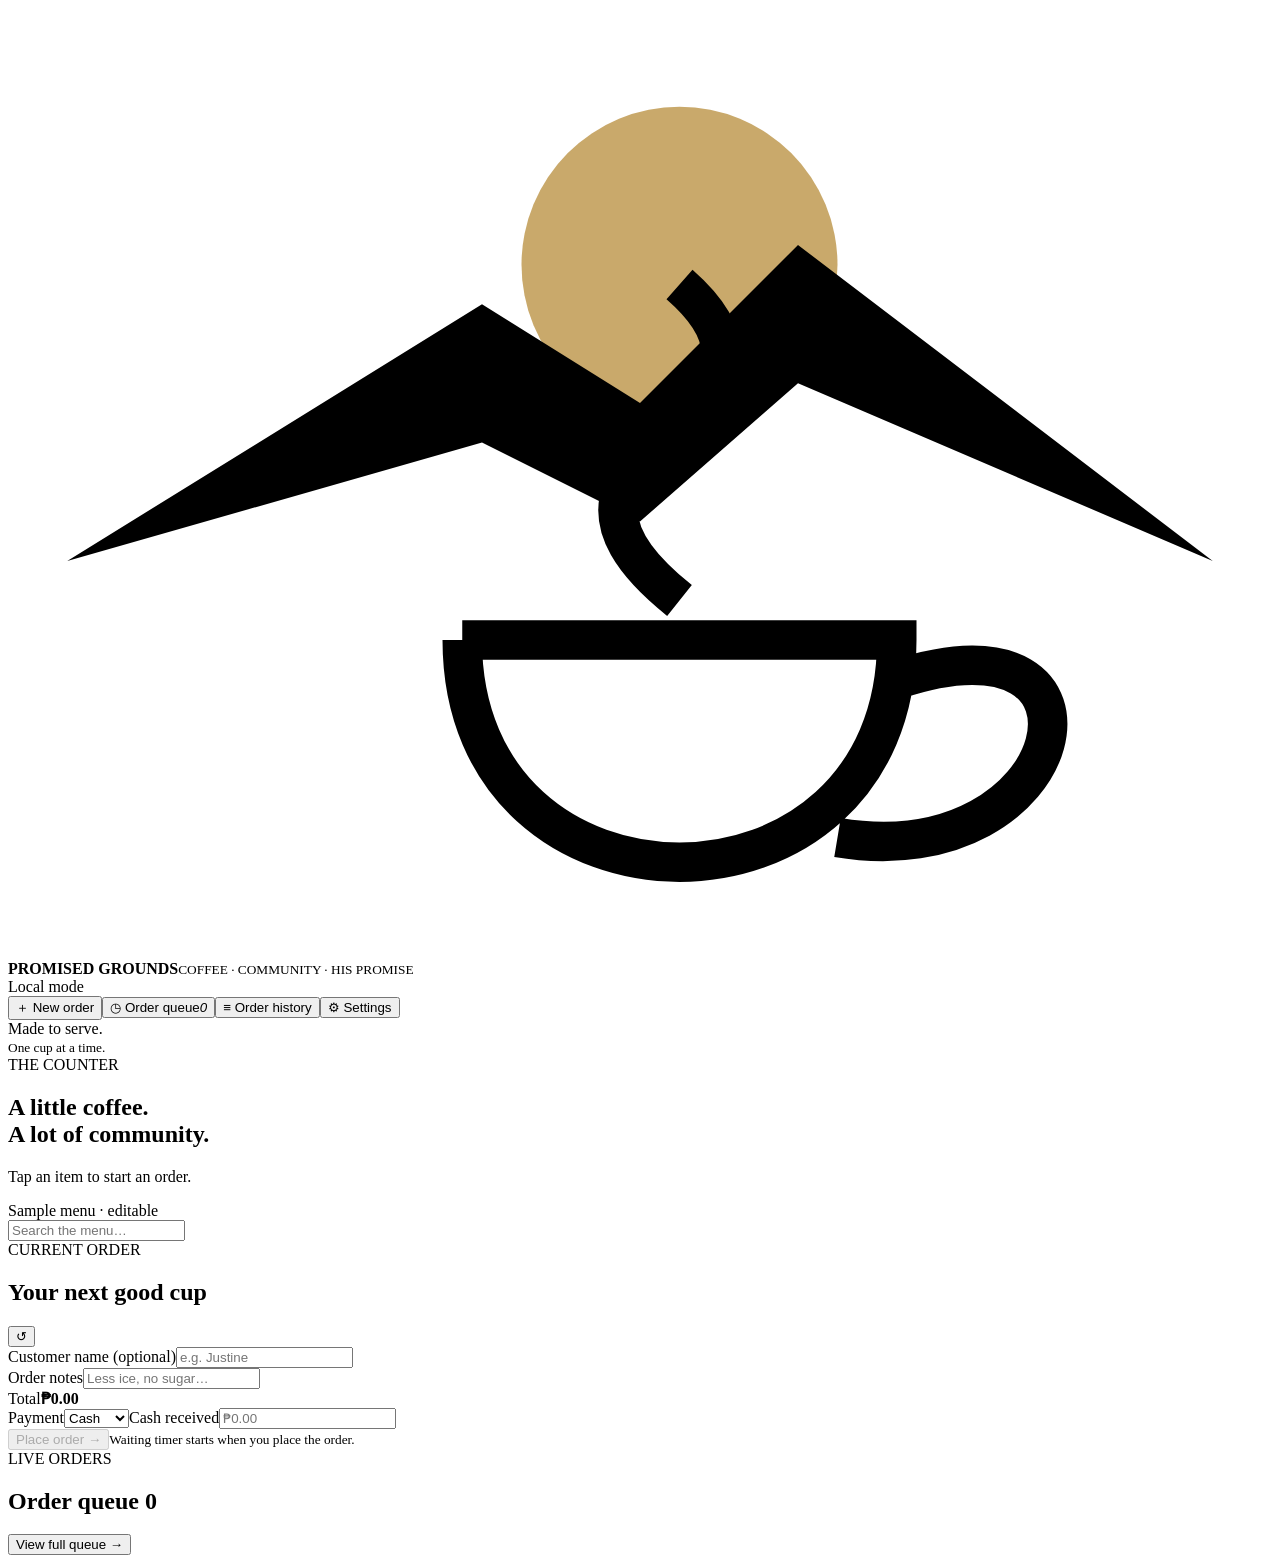
==== index.html @ 04136a99 "Add files via upload" ====
<!doctype html>
<html lang="en"><head><meta charset="utf-8"><meta name="viewport" content="width=device-width,initial-scale=1,viewport-fit=cover"><meta name="theme-color" content="#2E241A"><title>Promised Grounds — Café POS</title><link rel="stylesheet" href="styles.css"></head>
<body>
<header><div class="brand"><svg viewBox="0 0 64 48" aria-hidden="true"><circle cx="34" cy="13" r="8" fill="#C9A96B"/><path d="M3 28 24 15 32 20 40 12 61 28 40 19 32 26 24 22Z" fill="currentColor"/><path d="M23 32h22c0 15-22 15-22 0m22 2c12-4 9 10-3 8M34 30c-10-8 8-9 0-16" fill="none" stroke="currentColor" stroke-width="2"/></svg><div><b>PROMISED GROUNDS</b><small>COFFEE · COMMUNITY · HIS PROMISE</small></div></div><div class="header-right"><span id="clock"></span><span class="pill" id="connection">Local mode</span></div></header>
<div class="app"><nav aria-label="Main navigation"><button class="nav active" data-view="sale">＋ <span>New order</span></button><button class="nav" data-view="queue">◷ <span>Order queue</span><em id="queueCount">0</em></button><button class="nav" data-view="history">≡ <span>Order history</span></button><button class="nav" data-view="settings">⚙ <span>Settings</span></button><div class="nav-foot">Made to serve.<br><small>One cup at a time.</small></div></nav>
<main>
<section id="sale" class="view"><div class="sale-layout"><div class="menu-area"><div class="eyebrow">THE COUNTER</div><h1>A little coffee.<br>A lot of community.</h1><div class="section-line"><p>Tap an item to start an order.</p><span class="badge">Sample menu · editable</span></div><input id="search" type="search" placeholder="Search the menu…" aria-label="Search menu"><div id="categories" class="tabs"></div><div id="products" class="products"></div></div>
<aside class="ticket"><div class="ticket-head"><div><div class="eyebrow">CURRENT ORDER</div><h2>Your next good cup</h2></div><button id="clearCart" class="icon-button" aria-label="Clear cart">↺</button></div><div class="ticket-fields"><label>Customer name <span>(optional)</span><input id="customer" maxlength="80" placeholder="e.g. Justine"></label></div><div id="cart" class="cart"></div><label class="note">Order notes<input id="notes" maxlength="300" placeholder="Less ice, no sugar…"></label><div class="ticket-bottom"><div class="total"><span>Total</span><b id="total">₱0.00</b></div><div class="split"><label>Payment<select id="payment"><option>Cash</option><option>GCash</option><option>Unpaid</option></select></label><label id="cashLabel">Cash received<input id="cash" type="number" inputmode="decimal" min="0" step="0.01" placeholder="₱0.00"></label></div><div id="change" class="change"></div><button id="placeOrder" class="primary full" disabled>Place order <span>→</span></button><small class="ticket-hint">Waiting timer starts when you place the order.</small></div></aside></div>
<!-- Live queue stays visible at the bottom while the cashier takes new orders. -->
<aside class="counter-queue" aria-labelledby="counterQueueTitle">
  <div class="counter-queue-heading"><div><span class="eyebrow">LIVE ORDERS</span><h2 id="counterQueueTitle">Order queue <span id="counterQueueCount">0</span></h2></div><button id="openFullQueue" class="secondary">View full queue →</button></div>
  <div id="counterQueueList" class="counter-queue-list"></div>
</aside>
</section>
<section id="queue" class="view" hidden><div class="page-head"><div><div class="eyebrow">BEHIND THE COUNTER</div><h1>Every cup, on time.</h1><p>Prepare, mark ready, then hand over with a smile.</p></div><label class="compact">Late after<input id="lateMinutes" type="number" min="1" max="120" value="10"> minutes</label></div><div class="stats" id="queueStats"></div><div id="queueList" class="queue-grid"></div></section>
<section id="history" class="view" hidden><div class="page-head"><div><div class="eyebrow">THE DAY'S STORY</div><h1>Order history</h1><p>Your orders stay on this iPad, even after a refresh.</p></div><button id="exportCsv" class="secondary">↓ Export all orders</button></div><div class="stats" id="historyStats"></div><div class="history-filters"><input id="historySearch" type="search" placeholder="Find an order or customer…" aria-label="Search orders"><input id="historyDate" type="date" aria-label="Filter order date"><button id="resetHistory" class="secondary">All dates</button></div><div id="historyList"></div></section>
<section id="settings" class="view" hidden><div class="eyebrow">MAKE IT YOURS</div><h1>A counter that fits you.</h1><p>Menu, connection, and the details that keep service smooth.</p><div class="settings-grid"><article class="panel"><h2>Customer Live Orders</h2><p>Publish your queue so customers can check it from their phones. Only first names, order numbers, timers, and statuses are public.</p><a href="live/" target="_blank" rel="noopener">Open customer order board ↗</a><p><small>Share this link or make a QR code for it after Netlify deployment.</small></p><p id="cloudSetupStatus"></p><form id="staffLogin"><label>Staff email<input id="staffEmail" type="email" autocomplete="username" required></label><label>Staff password<input id="staffPassword" type="password" autocomplete="current-password" required></label><button id="staffSignIn" class="primary">Sign in & publish pending orders</button></form><div class="actions"><button id="cloudRetry" class="secondary">Retry live queue sync</button><button id="staffSignOut" class="secondary">Sign out</button></div><p id="cloudMessage" role="status"></p><a href="LIVE-SETUP.md" download>Download the free setup guide ↗</a></article><article class="panel"><h2>Google Sheets</h2><p>Connect your own sheet using the included Apps Script. Orders and status changes sync with an acknowledgement; pending records stay saved for retry.</p><ol><li>Open a Google Sheet → Extensions → Apps Script.</li><li>Paste <a href="google-sheets.gs" download>google-sheets.gs</a>. Set the sheet ID and a private sync key.</li><li>Deploy as a Web app: execute as yourself, access “Anyone”.</li><li>Paste the deployment URL and matching key below.</li></ol><label>Apps Script Web app URL<input id="sheetUrl" type="url" placeholder="https://script.google.com/macros/s/…/exec"></label><label>Sync key<input id="sheetKey" type="password" autocomplete="off" placeholder="Your key from Apps Script"></label><div class="actions"><button id="saveConnection" class="primary">Save connection</button><button id="syncNow" class="secondary">Retry pending</button></div><p id="syncMessage" role="status"></p><small>The key is stored on this device. Use this POS only on trusted staff devices. A connection is required before live Sheets logging works.</small></article><article class="panel"><h2>Your menu</h2><p>The starter prices are examples. Update them before your café opens.</p><div id="menuEditor"></div><button id="addProduct" class="secondary full">＋ Add menu item</button><hr><h2>Proofing & editing</h2><p>Colors live in <code>styles.css</code>. The default menu and order logic live in <code>app.js</code>. You can also edit the menu right here.</p><a href="README.md" download>Download the editing & setup guide ↗</a><p><small>Records are saved per browser/device. Other iPads do not share the live queue. Export a backup before clearing Safari data.</small></p></article></div></section>
</main></div><div id="toast" role="status" aria-live="polite"></div>
<dialog id="productDialog"><form id="productForm"><div class="eyebrow">MENU EDITOR</div><h2 id="editorTitle">Edit menu item</h2><label>Name<input id="editName" required maxlength="60"></label><label>Category<input id="editCategory" required maxlength="30"></label><label>Description<input id="editDescription" maxlength="100"></label><label>Price (₱)<input id="editPrice" type="number" min="0.01" step="0.01" required></label><label class="check"><input id="editAvailable" type="checkbox" checked> Available to order</label><div class="actions"><button type="button" id="closeEditor" class="secondary">Cancel</button><button class="primary">Save item</button></div></form></dialog>
<script type="module" src="app.js"></script></body></html>
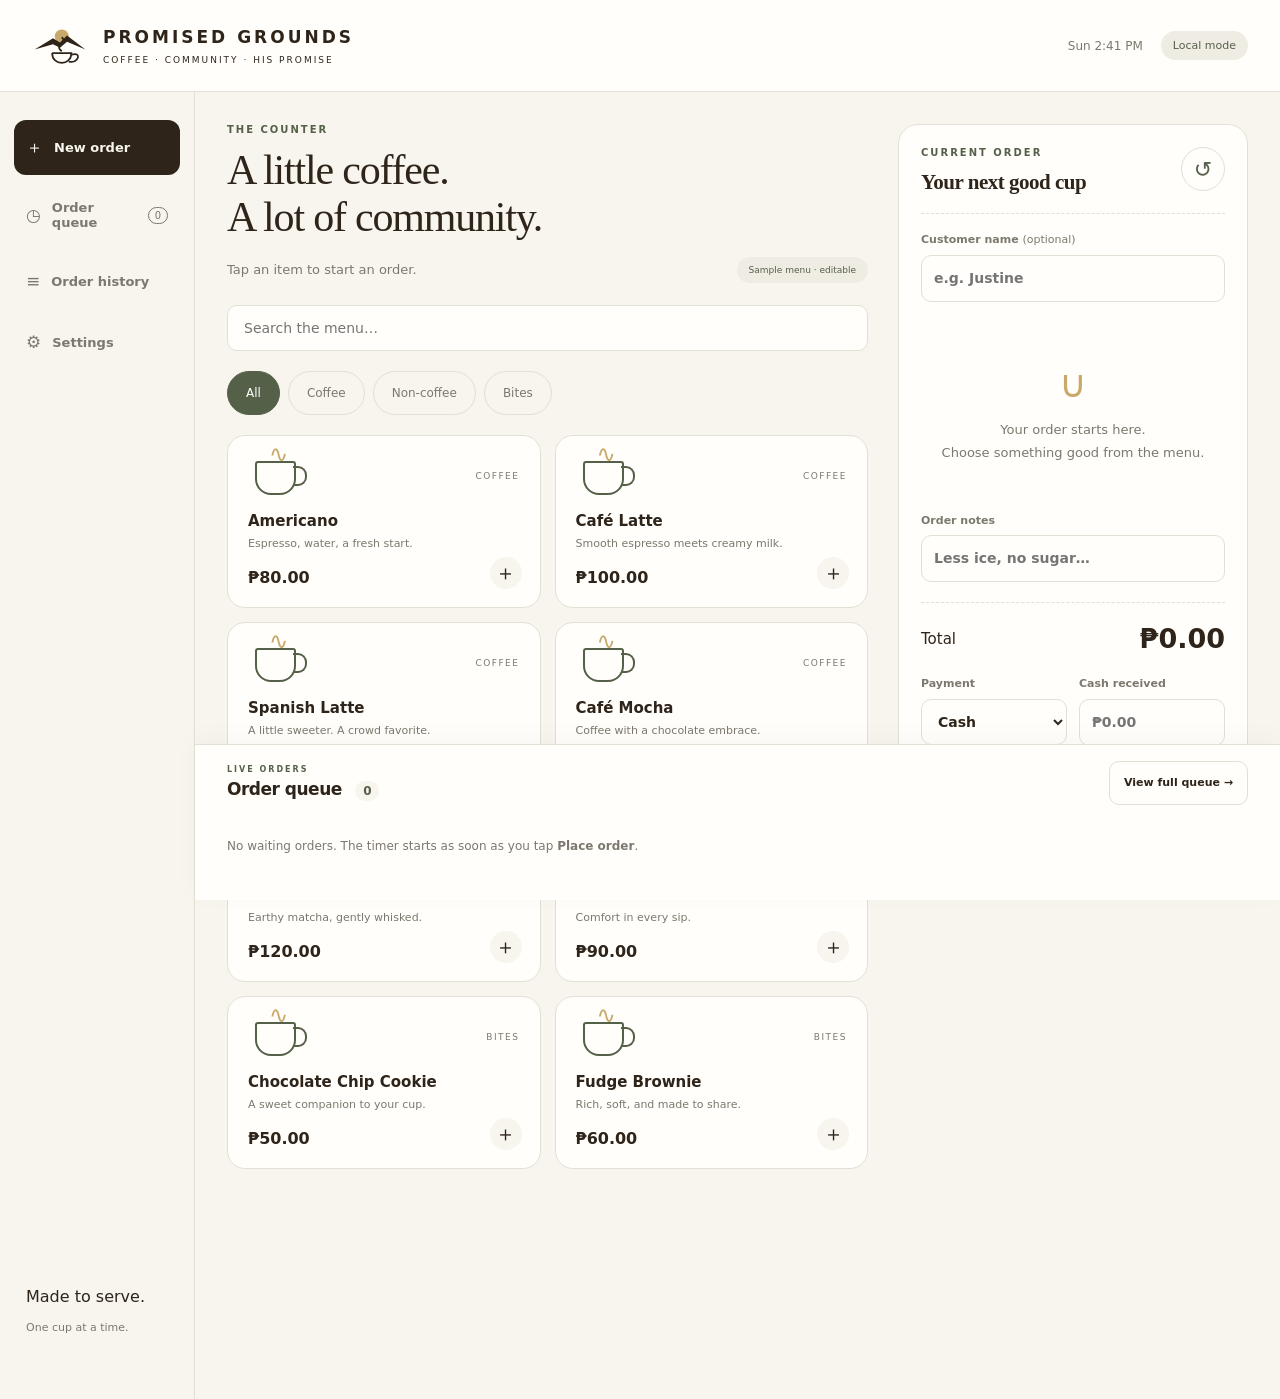
==== commit 5cafd067: "Add files via upload" ====
--- a/index.html
+++ b/index.html
@@ -1,5 +1,7 @@
 <!doctype html>
-<html lang="en"><head><meta charset="utf-8"><meta name="viewport" content="width=device-width,initial-scale=1,viewport-fit=cover"><meta name="theme-color" content="#2E241A"><title>Promised Grounds — Café POS</title><link rel="stylesheet" href="styles.css"></head>
+<html lang="en"><head><meta charset="utf-8"><meta name="viewport" content="width=device-width,initial-scale=1,viewport-fit=cover"><meta name="theme-color" content="#2E241A"><title>Promised Grounds — Café POS</title><link rel="stylesheet" href="styles.css"><style>
+dialog{border:1px solid #d8cbb8;border-radius:16px;padding:24px;max-width:min(92vw,420px);width:100%;color:#2e241a}dialog::backdrop{background:rgba(24,18,12,.45)}dialog form{display:grid;gap:12px}dialog label{display:grid;gap:6px}dialog input[type="text"],dialog input[type="number"],dialog input:not([type]){width:100%;box-sizing:border-box}dialog .check{display:flex;align-items:center;gap:8px}dialog .check input{width:auto}dialog [hidden]{display:none!important}#temperatureOptions{display:flex;gap:10px;flex-wrap:wrap}#temperatureOptions button{flex:1;min-width:120px}
+</style></head>
 <body>
 <header><div class="brand"><svg viewBox="0 0 64 48" aria-hidden="true"><circle cx="34" cy="13" r="8" fill="#C9A96B"/><path d="M3 28 24 15 32 20 40 12 61 28 40 19 32 26 24 22Z" fill="currentColor"/><path d="M23 32h22c0 15-22 15-22 0m22 2c12-4 9 10-3 8M34 30c-10-8 8-9 0-16" fill="none" stroke="currentColor" stroke-width="2"/></svg><div><b>PROMISED GROUNDS</b><small>COFFEE · COMMUNITY · HIS PROMISE</small></div></div><div class="header-right"><span id="clock"></span><span class="pill" id="connection">Local mode</span></div></header>
 <div class="app"><nav aria-label="Main navigation"><button class="nav active" data-view="sale">＋ <span>New order</span></button><button class="nav" data-view="queue">◷ <span>Order queue</span><em id="queueCount">0</em></button><button class="nav" data-view="history">≡ <span>Order history</span></button><button class="nav" data-view="settings">⚙ <span>Settings</span></button><div class="nav-foot">Made to serve.<br><small>One cup at a time.</small></div></nav>
@@ -16,5 +18,6 @@
 <section id="history" class="view" hidden><div class="page-head"><div><div class="eyebrow">THE DAY'S STORY</div><h1>Order history</h1><p>Your orders stay on this iPad, even after a refresh.</p></div><button id="exportCsv" class="secondary">↓ Export all orders</button></div><div class="stats" id="historyStats"></div><div class="history-filters"><input id="historySearch" type="search" placeholder="Find an order or customer…" aria-label="Search orders"><input id="historyDate" type="date" aria-label="Filter order date"><button id="resetHistory" class="secondary">All dates</button></div><div id="historyList"></div></section>
 <section id="settings" class="view" hidden><div class="eyebrow">MAKE IT YOURS</div><h1>A counter that fits you.</h1><p>Menu, connection, and the details that keep service smooth.</p><div class="settings-grid"><article class="panel"><h2>Customer Live Orders</h2><p>Publish your queue so customers can check it from their phones. Only first names, order numbers, timers, and statuses are public.</p><a href="live/" target="_blank" rel="noopener">Open customer order board ↗</a><p><small>Share this link or make a QR code for it after Netlify deployment.</small></p><p id="cloudSetupStatus"></p><form id="staffLogin"><label>Staff email<input id="staffEmail" type="email" autocomplete="username" required></label><label>Staff password<input id="staffPassword" type="password" autocomplete="current-password" required></label><button id="staffSignIn" class="primary">Sign in & publish pending orders</button></form><div class="actions"><button id="cloudRetry" class="secondary">Retry live queue sync</button><button id="staffSignOut" class="secondary">Sign out</button></div><p id="cloudMessage" role="status"></p><a href="LIVE-SETUP.md" download>Download the free setup guide ↗</a></article><article class="panel"><h2>Google Sheets</h2><p>Connect your own sheet using the included Apps Script. Orders and status changes sync with an acknowledgement; pending records stay saved for retry.</p><ol><li>Open a Google Sheet → Extensions → Apps Script.</li><li>Paste <a href="google-sheets.gs" download>google-sheets.gs</a>. Set the sheet ID and a private sync key.</li><li>Deploy as a Web app: execute as yourself, access “Anyone”.</li><li>Paste the deployment URL and matching key below.</li></ol><label>Apps Script Web app URL<input id="sheetUrl" type="url" placeholder="https://script.google.com/macros/s/…/exec"></label><label>Sync key<input id="sheetKey" type="password" autocomplete="off" placeholder="Your key from Apps Script"></label><div class="actions"><button id="saveConnection" class="primary">Save connection</button><button id="syncNow" class="secondary">Retry pending</button></div><p id="syncMessage" role="status"></p><small>The key is stored on this device. Use this POS only on trusted staff devices. A connection is required before live Sheets logging works.</small></article><article class="panel"><h2>Your menu</h2><p>The starter prices are examples. Update them before your café opens.</p><div id="menuEditor"></div><button id="addProduct" class="secondary full">＋ Add menu item</button><hr><h2>Proofing & editing</h2><p>Colors live in <code>styles.css</code>. The default menu and order logic live in <code>app.js</code>. You can also edit the menu right here.</p><a href="README.md" download>Download the editing & setup guide ↗</a><p><small>Records are saved per browser/device. Other iPads do not share the live queue. Export a backup before clearing Safari data.</small></p></article></div></section>
 </main></div><div id="toast" role="status" aria-live="polite"></div>
-<dialog id="productDialog"><form id="productForm"><div class="eyebrow">MENU EDITOR</div><h2 id="editorTitle">Edit menu item</h2><label>Name<input id="editName" required maxlength="60"></label><label>Category<input id="editCategory" required maxlength="30"></label><label>Description<input id="editDescription" maxlength="100"></label><label>Price (₱)<input id="editPrice" type="number" min="0.01" step="0.01" required></label><label class="check"><input id="editAvailable" type="checkbox" checked> Available to order</label><div class="actions"><button type="button" id="closeEditor" class="secondary">Cancel</button><button class="primary">Save item</button></div></form></dialog>
+<dialog id="productDialog"><form id="productForm"><div class="eyebrow">MENU EDITOR</div><h2 id="editorTitle">Edit menu item</h2><label>Name<input id="editName" required maxlength="60"></label><label>Category<input id="editCategory" required maxlength="30"></label><label>Description<input id="editDescription" maxlength="100"></label><label class="check"><input id="editTemperatureEnabled" type="checkbox"> Offer Hot and Iced options with separate prices</label><div id="singlePriceFields"><label>Price (₱)<input id="editPrice" type="number" min="0.01" step="0.01" required></label></div><div id="temperaturePriceFields" hidden><label>Hot price (₱)<input id="editHotPrice" type="number" min="0.01" step="0.01"></label><label>Iced price (₱)<input id="editIcedPrice" type="number" min="0.01" step="0.01"></label></div><label class="check"><input id="editAvailable" type="checkbox" checked> Available to order</label><div class="actions"><button type="button" id="closeEditor" class="secondary">Cancel</button><button class="primary">Save item</button></div></form></dialog>
+<dialog id="temperatureDialog"><div class="eyebrow">CHOOSE YOUR CUP</div><h2 id="temperatureProductName">Choose temperature</h2><p>Select the temperature for this drink.</p><div id="temperatureOptions" class="actions"><button type="button" class="secondary" data-temperature="hot">Hot · <span id="hotOptionPrice"></span></button><button type="button" class="primary" data-temperature="iced">Iced · <span id="icedOptionPrice"></span></button></div><div class="actions"><button type="button" id="cancelTemperature" class="secondary">Cancel</button></div></dialog>
 <script type="module" src="app.js"></script></body></html>
--- a/styles.css
+++ b/styles.css
@@ -0,0 +1,28 @@
+/* BRAND: edit these variables to change the full color palette. */
+:root{--earth:#2e241a;--sand:#c9a96b;--olive:#556049;--cream:#f7f5ed;--charcoal:#1a1a1a;--muted:#7d786e;--line:#e3dfd4;--paper:#fffefa;--danger:#a44435;--radius:18px}
+*{box-sizing:border-box}body{margin:0;background:var(--cream);color:var(--earth);font-family:Montserrat,'Avenir Next',Avenir,system-ui,sans-serif;font-size:15px}button,input,select{font:inherit}button,a,input,select{-webkit-tap-highlight-color:transparent}button{cursor:pointer;touch-action:manipulation}button:disabled{opacity:.4;cursor:not-allowed}button:focus-visible,a:focus-visible,input:focus-visible,select:focus-visible{outline:3px solid var(--sand);outline-offset:3px}header{height:92px;display:flex;align-items:center;justify-content:space-between;padding:0 32px;border-bottom:1px solid var(--line);background:var(--paper)}.brand{display:flex;align-items:center;gap:15px}.brand svg{width:56px}.brand b{font-size:17px;letter-spacing:3px}.brand small{display:block;font-size:9px;letter-spacing:2px;margin-top:8px}.header-right{display:flex;gap:18px;align-items:center;color:var(--muted);font-size:12px}.pill,.badge{border-radius:30px;padding:8px 12px;font-size:11px;background:#efede3;color:var(--olive)}.app{display:grid;grid-template-columns:195px 1fr;min-height:calc(100vh - 92px)}nav{padding:28px 14px;border-right:1px solid var(--line);display:flex;flex-direction:column;gap:9px}.nav{border:0;background:transparent;color:var(--muted);padding:16px 12px;min-height:52px;text-align:left;border-radius:12px;display:flex;gap:11px;align-items:center;font-size:17px}.nav span{font-size:13px;font-weight:600}.nav.active{background:var(--earth);color:var(--cream)}.nav em{font-size:10px;font-style:normal;border:1px solid currentColor;border-radius:20px;padding:2px 6px;margin-left:auto}.nav-foot{margin-top:auto;padding:30px 12px;font-size:16px;line-height:1.8}.nav-foot small{font-size:11px;color:var(--muted)}main{min-width:0}.view{padding:32px}.view[hidden]{display:none}.sale-layout{display:grid;grid-template-columns:minmax(0,1fr) 350px;gap:30px}.eyebrow{font-size:10px;font-weight:700;letter-spacing:2px;color:var(--olive);margin-bottom:12px}h1{font-family:Georgia,'Times New Roman',serif;font-weight:400;font-size:42px;line-height:1.12;margin:0 0 16px;letter-spacing:-1.2px}h2{font-size:18px;letter-spacing:-.5px;font-weight:600;margin:0 0 14px}p{line-height:1.6;color:var(--muted);margin:0 0 22px}.section-line{display:flex;gap:10px;align-items:center;justify-content:space-between;margin-bottom:22px}.section-line p{margin:0;font-size:13px}.badge{font-size:9px;white-space:nowrap}input,select{width:100%;border:1px solid var(--line);border-radius:10px;background:var(--paper);color:var(--earth);min-height:46px;padding:12px;font-size:14px}input[type=search]{padding:14px 16px}label{display:block;font-size:11px;font-weight:600;color:var(--muted);line-height:1.5}label input,label select{margin-top:6px}label span{font-weight:400}.tabs{display:flex;gap:8px;flex-wrap:wrap;margin:20px 0}.tabs button{background:transparent;border:1px solid var(--line);color:var(--muted);border-radius:30px;padding:12px 18px;font-size:12px;min-height:44px}.tabs button.active{background:var(--olive);color:white;border-color:var(--olive)}.products{display:grid;grid-template-columns:repeat(2,minmax(0,1fr));gap:14px}.product{position:relative;border:1px solid var(--line);background:var(--paper);border-radius:var(--radius);text-align:left;padding:20px;min-height:173px;color:var(--earth);transition:transform .15s}.product:active{transform:scale(.97)}.product-art{display:flex;align-items:center;gap:10px;margin-bottom:17px}.cup{width:41px;height:34px;border:2px solid var(--olive);border-radius:3px 3px 16px 16px;position:relative;margin:5px 7px 0}.cup:after{content:'';position:absolute;width:12px;height:16px;border:2px solid var(--olive);border-left:0;right:-13px;top:3px;border-radius:0 9px 9px 0}.cup:before{content:'∿';position:absolute;top:-22px;left:12px;font-size:23px;color:var(--sand)}.product-art small{font-size:9px;letter-spacing:1.5px;color:var(--muted);margin-left:auto}.product b{font-size:15px;display:block}.product p{font-size:11px;margin:6px 0 16px;line-height:1.4}.product-price{font-size:16px;font-weight:600}.add-circle{position:absolute;bottom:18px;right:18px;border-radius:50%;width:32px;height:32px;display:grid;place-items:center;background:var(--cream);font-size:21px}.ticket{background:var(--paper);border:1px solid var(--line);border-radius:20px;padding:22px;align-self:start;position:sticky;top:20px}.ticket-head{display:flex;justify-content:space-between;border-bottom:1px dashed var(--line);padding-bottom:18px;margin-bottom:18px}.ticket-head h2{font-family:Georgia,serif;font-size:21px;margin:0}.icon-button{width:44px;height:44px;border:1px solid var(--line);background:transparent;border-radius:50%;font-size:22px;color:var(--olive)}.ticket-fields{display:grid;gap:12px}.split{display:grid;grid-template-columns:1fr 1fr;gap:12px}.cart{padding:20px 0;min-height:145px}.empty{padding:28px 12px;text-align:center;color:var(--muted);font-size:13px;line-height:1.8}.empty-symbol{font-family:Georgia,serif;color:var(--sand);font-size:38px;display:block}.cart-row{margin-bottom:14px;padding-bottom:14px;border-bottom:1px solid var(--line)}.cart-row-top{display:flex;justify-content:space-between;gap:10px;font-size:13px;margin-bottom:8px}.qty{display:flex;align-items:center;gap:12px}.qty button{border:1px solid var(--line);background:var(--cream);color:var(--earth);border-radius:9px;width:44px;height:44px;font-size:20px}.qty span{font-size:13px}.cart-row small{margin-left:auto;color:var(--muted)}.ticket-bottom{border-top:1px dashed var(--line);margin-top:20px;padding-top:20px}.total{display:flex;justify-content:space-between;align-items:center;margin-bottom:22px}.total b{font-size:27px;font-weight:600}.primary,.secondary{min-height:48px;border-radius:10px;padding:13px 18px;font-weight:600;font-size:13px}.primary{background:var(--earth);color:var(--cream);border:1px solid var(--earth)}.secondary{background:transparent;color:var(--earth);border:1px solid var(--line)}.full{width:100%}.full.primary{display:flex;justify-content:space-between;margin-top:16px}.ticket-hint{display:block;font-size:9px;text-align:center;color:var(--muted);margin-top:12px}.change{font-size:12px;color:var(--olive);padding-top:10px}.page-head{display:flex;justify-content:space-between;gap:24px;align-items:center;margin-bottom:24px}.compact input{width:65px;display:inline-block;margin:0 8px}.stats{display:grid;grid-template-columns:repeat(3,1fr);gap:15px;margin-bottom:28px}.stat{border-bottom:1px solid var(--line);padding:15px 0}.stat b{font-size:30px;display:block;font-weight:500}.stat small{font-size:11px;color:var(--muted)}.queue-grid{display:grid;grid-template-columns:repeat(auto-fill,minmax(270px,1fr));gap:18px}.order-card,.panel{border:1px solid var(--line);border-radius:var(--radius);background:var(--paper);padding:22px}.order-top{display:flex;align-items:center;justify-content:space-between;margin-bottom:18px}.order-number{font-size:19px;font-weight:600}.status{border-radius:25px;background:#efe9df;padding:7px 10px;font-size:10px;color:var(--earth)}.status.ready{background:#e4eadf;color:var(--olive)}.status.cancelled{color:var(--danger)}.wait{font-size:35px;font-variant-numeric:tabular-nums;color:var(--olive);margin:8px 0 15px}.wait.late{color:var(--danger)}.order-card p{font-size:12px;margin-bottom:10px}.order-card ul{padding-left:18px;font-size:13px;line-height:1.8}.order-card footer{border-top:1px dashed var(--line);margin-top:16px;padding-top:15px}.actions{display:flex;gap:8px;flex-wrap:wrap;margin-top:16px}.cancel{background:transparent;border:0;color:var(--muted);padding:12px;font-size:11px;min-height:44px}.sync-label{display:block;color:var(--muted);font-size:10px;margin-top:10px}.history-filters{display:flex;gap:12px;margin-bottom:20px}.history-filters input:first-child{flex:1}.history-filters input[type=date]{width:180px}.history-row{background:var(--paper);border:1px solid var(--line);border-radius:12px;padding:18px;margin-bottom:12px}.history-line{display:flex;justify-content:space-between;align-items:center;gap:12px}.history-row p{font-size:12px;margin:10px 0}.settings-grid{display:grid;grid-template-columns:1fr 1fr;gap:22px}.panel p,.panel li{font-size:13px;line-height:1.7}.panel ol{padding-left:20px;color:var(--muted);margin-bottom:24px}.panel label{margin-bottom:14px}.panel small{color:var(--muted);font-size:11px;line-height:1.6}.panel a{color:var(--olive);text-underline-offset:4px}hr{border:0;border-top:1px solid var(--line);margin:26px 0}.menu-edit-row{display:flex;align-items:center;gap:12px;padding:12px 0;border-bottom:1px solid var(--line)}.menu-edit-row div{flex:1}.menu-edit-row b{font-size:12px}.menu-edit-row small{display:block}.menu-edit-row button{padding:10px;min-height:44px}.panel .full{margin-top:16px}dialog{border:1px solid var(--line);border-radius:20px;padding:28px;width:min(440px,90vw);color:var(--earth);background:var(--paper)}dialog::backdrop{background:#2e241a80}dialog label{margin:14px 0}.check{display:flex;align-items:center;gap:10px}.check input{width:20px;min-height:20px;margin:0}#toast{position:fixed;bottom:24px;left:50%;transform:translateX(-50%);padding:15px 22px;border-radius:12px;background:var(--earth);color:var(--cream);font-size:13px;box-shadow:0 8px 28px #0002;display:none;z-index:5;max-width:90vw}#toast.show{display:block}code{background:var(--cream);padding:2px 4px}
+@media(min-width:1400px){.products{grid-template-columns:repeat(3,1fr)}.sale-layout{grid-template-columns:1fr 390px}.view{padding:42px}}
+@media(max-width:1100px){header{padding:0 22px}.app{grid-template-columns:82px 1fr}nav{padding:24px 9px}.nav{justify-content:center;font-size:22px;flex-wrap:wrap;gap:3px}.nav span{font-size:9px;width:100%;text-align:center}.nav em{margin:0}.nav-foot{display:none}.view{padding:24px}.sale-layout{gap:20px;grid-template-columns:minmax(0,1fr) 320px}.ticket{padding:18px}h1{font-size:35px}.section-line{display:block}.section-line .badge{display:inline-block;margin-top:10px}.product{padding:16px}.header-right #clock{display:none}}
+@media(max-width:760px){header{height:80px;padding:0 15px}.brand b{font-size:12px;letter-spacing:2px}.brand small{font-size:7px;letter-spacing:1px}.brand svg{width:40px}.pill{font-size:9px;padding:6px 9px}.app{display:block}nav{flex-direction:row;position:sticky;top:0;background:var(--cream);z-index:2;border-right:0;border-bottom:1px solid var(--line);padding:8px;gap:6px}.nav{flex:1;min-height:54px;font-size:17px;padding:7px}.nav span{font-size:10px}.view{padding:20px}.sale-layout{display:block}.ticket{position:static;margin-top:25px}.products{grid-template-columns:1fr 1fr}.settings-grid{grid-template-columns:1fr}.page-head{align-items:flex-start;flex-direction:column}.history-filters{flex-wrap:wrap}.history-filters input:first-child{width:100%;flex:auto}.history-line{flex-wrap:wrap}.stat b{font-size:24px}h1{font-size:34px}}
+
+/* Bottom counter queue: visible during checkout, with horizontal touch scrolling. */
+#sale{padding-bottom:230px}
+.counter-queue{position:fixed;bottom:0;left:195px;right:0;z-index:3;padding:16px 32px 20px;background:var(--paper);border-top:1px solid var(--line);box-shadow:0 -6px 24px #2e241a08}
+.counter-queue-heading{display:flex;align-items:center;justify-content:space-between;gap:16px;margin-bottom:12px}
+.counter-queue-heading .eyebrow{font-size:8px;margin:0 0 5px;display:block}
+.counter-queue-heading h2{margin:0;font-size:17px}
+.counter-queue-heading h2 span{display:inline-block;margin-left:8px;padding:3px 8px;border-radius:20px;background:var(--cream);color:var(--olive);font-size:12px}
+.counter-queue-heading button{font-size:11px;min-height:44px;padding:10px 14px}
+.counter-queue-list{display:flex;gap:12px;overflow-x:auto;overscroll-behavior-x:contain;padding-bottom:4px}
+.counter-order{display:flex;align-items:center;gap:16px;flex:0 0 430px;min-width:0;padding:14px 16px;border:1px solid var(--line);border-radius:12px;background:var(--cream)}
+.counter-order-details{flex:1;min-width:0;display:grid;gap:5px}
+.counter-order-details b{font-size:11px}
+.counter-order-details span{font-size:12px;white-space:nowrap;overflow:hidden;text-overflow:ellipsis}
+.counter-order-details small{font-size:10px;color:var(--muted);white-space:nowrap;overflow:hidden;text-overflow:ellipsis}
+.counter-order-timing{text-align:center;flex-shrink:0}
+.counter-order-timing .wait{display:block;font-size:28px;margin:0 0 4px}
+.counter-order-timing small{display:block;color:var(--muted);font-size:8px}
+.counter-order button{font-size:11px;padding:10px;min-height:44px;flex-shrink:0}
+.counter-queue-empty{padding:20px 0;color:var(--muted);font-size:12px;line-height:1.6}
+@media(max-width:1100px){.counter-queue{left:82px;padding:14px 24px 18px}}
+@media(max-width:760px){.counter-queue{left:0;padding:12px 16px calc(12px + env(safe-area-inset-bottom))}.counter-order{flex-basis:355px;gap:10px;padding:12px}.counter-order-timing .wait{font-size:25px}#sale{padding-bottom:245px}}
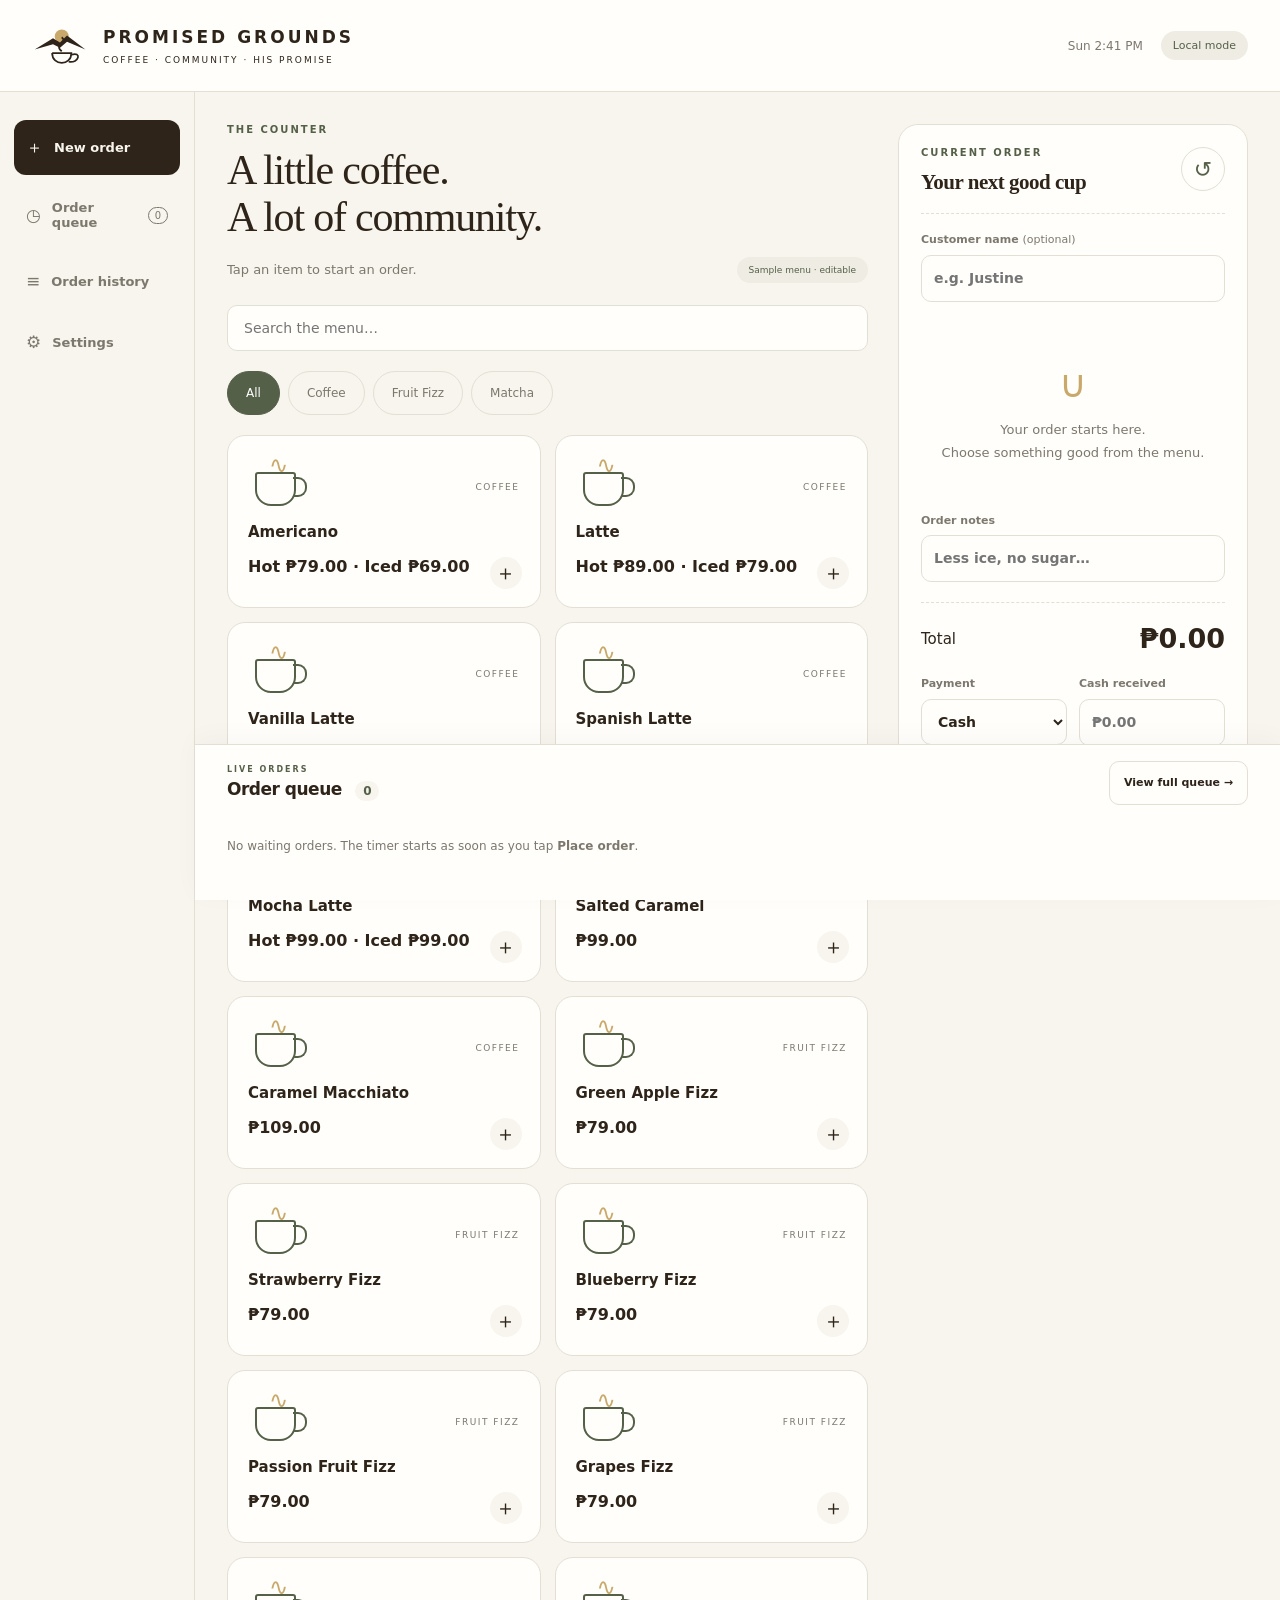
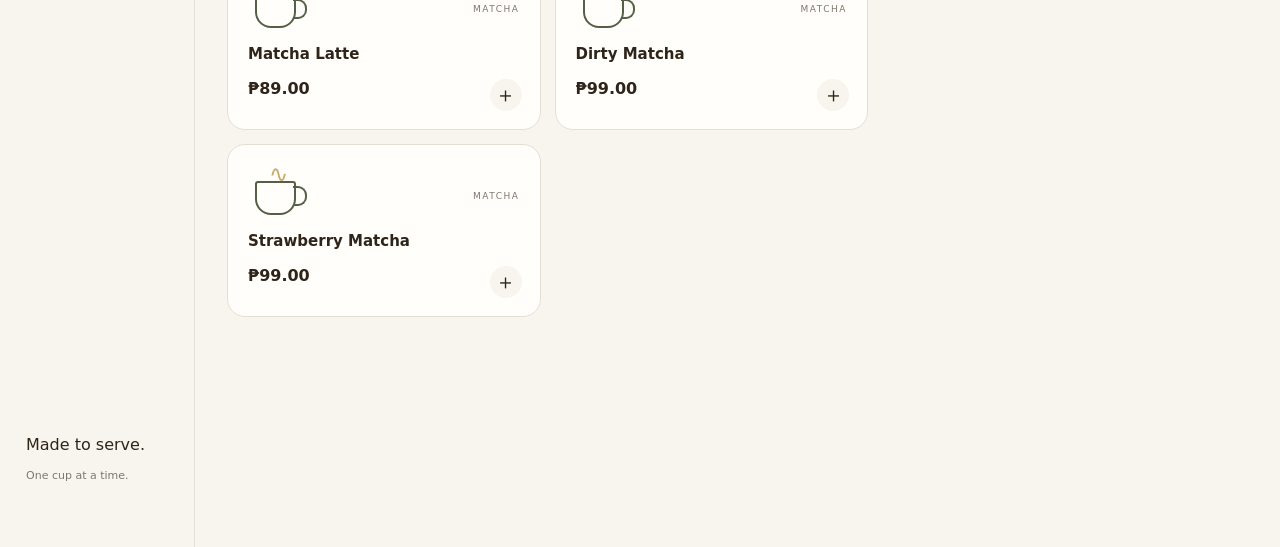
==== commit 7830a643: "Add files via upload" ====
--- a/index.html
+++ b/index.html
@@ -1,7 +1,5 @@
 <!doctype html>
-<html lang="en"><head><meta charset="utf-8"><meta name="viewport" content="width=device-width,initial-scale=1,viewport-fit=cover"><meta name="theme-color" content="#2E241A"><title>Promised Grounds — Café POS</title><link rel="stylesheet" href="styles.css"><style>
-dialog{border:1px solid #d8cbb8;border-radius:16px;padding:24px;max-width:min(92vw,420px);width:100%;color:#2e241a}dialog::backdrop{background:rgba(24,18,12,.45)}dialog form{display:grid;gap:12px}dialog label{display:grid;gap:6px}dialog input[type="text"],dialog input[type="number"],dialog input:not([type]){width:100%;box-sizing:border-box}dialog .check{display:flex;align-items:center;gap:8px}dialog .check input{width:auto}dialog [hidden]{display:none!important}#temperatureOptions{display:flex;gap:10px;flex-wrap:wrap}#temperatureOptions button{flex:1;min-width:120px}
-</style></head>
+<html lang="en"><head><meta charset="utf-8"><meta name="viewport" content="width=device-width,initial-scale=1,viewport-fit=cover"><meta name="theme-color" content="#2E241A"><title>Promised Grounds — Café POS</title><link rel="stylesheet" href="styles.css"></head>
 <body>
 <header><div class="brand"><svg viewBox="0 0 64 48" aria-hidden="true"><circle cx="34" cy="13" r="8" fill="#C9A96B"/><path d="M3 28 24 15 32 20 40 12 61 28 40 19 32 26 24 22Z" fill="currentColor"/><path d="M23 32h22c0 15-22 15-22 0m22 2c12-4 9 10-3 8M34 30c-10-8 8-9 0-16" fill="none" stroke="currentColor" stroke-width="2"/></svg><div><b>PROMISED GROUNDS</b><small>COFFEE · COMMUNITY · HIS PROMISE</small></div></div><div class="header-right"><span id="clock"></span><span class="pill" id="connection">Local mode</span></div></header>
 <div class="app"><nav aria-label="Main navigation"><button class="nav active" data-view="sale">＋ <span>New order</span></button><button class="nav" data-view="queue">◷ <span>Order queue</span><em id="queueCount">0</em></button><button class="nav" data-view="history">≡ <span>Order history</span></button><button class="nav" data-view="settings">⚙ <span>Settings</span></button><div class="nav-foot">Made to serve.<br><small>One cup at a time.</small></div></nav>
@@ -16,8 +14,14 @@
 </section>
 <section id="queue" class="view" hidden><div class="page-head"><div><div class="eyebrow">BEHIND THE COUNTER</div><h1>Every cup, on time.</h1><p>Prepare, mark ready, then hand over with a smile.</p></div><label class="compact">Late after<input id="lateMinutes" type="number" min="1" max="120" value="10"> minutes</label></div><div class="stats" id="queueStats"></div><div id="queueList" class="queue-grid"></div></section>
 <section id="history" class="view" hidden><div class="page-head"><div><div class="eyebrow">THE DAY'S STORY</div><h1>Order history</h1><p>Your orders stay on this iPad, even after a refresh.</p></div><button id="exportCsv" class="secondary">↓ Export all orders</button></div><div class="stats" id="historyStats"></div><div class="history-filters"><input id="historySearch" type="search" placeholder="Find an order or customer…" aria-label="Search orders"><input id="historyDate" type="date" aria-label="Filter order date"><button id="resetHistory" class="secondary">All dates</button></div><div id="historyList"></div></section>
-<section id="settings" class="view" hidden><div class="eyebrow">MAKE IT YOURS</div><h1>A counter that fits you.</h1><p>Menu, connection, and the details that keep service smooth.</p><div class="settings-grid"><article class="panel"><h2>Customer Live Orders</h2><p>Publish your queue so customers can check it from their phones. Only first names, order numbers, timers, and statuses are public.</p><a href="live/" target="_blank" rel="noopener">Open customer order board ↗</a><p><small>Share this link or make a QR code for it after Netlify deployment.</small></p><p id="cloudSetupStatus"></p><form id="staffLogin"><label>Staff email<input id="staffEmail" type="email" autocomplete="username" required></label><label>Staff password<input id="staffPassword" type="password" autocomplete="current-password" required></label><button id="staffSignIn" class="primary">Sign in & publish pending orders</button></form><div class="actions"><button id="cloudRetry" class="secondary">Retry live queue sync</button><button id="staffSignOut" class="secondary">Sign out</button></div><p id="cloudMessage" role="status"></p><a href="LIVE-SETUP.md" download>Download the free setup guide ↗</a></article><article class="panel"><h2>Google Sheets</h2><p>Connect your own sheet using the included Apps Script. Orders and status changes sync with an acknowledgement; pending records stay saved for retry.</p><ol><li>Open a Google Sheet → Extensions → Apps Script.</li><li>Paste <a href="google-sheets.gs" download>google-sheets.gs</a>. Set the sheet ID and a private sync key.</li><li>Deploy as a Web app: execute as yourself, access “Anyone”.</li><li>Paste the deployment URL and matching key below.</li></ol><label>Apps Script Web app URL<input id="sheetUrl" type="url" placeholder="https://script.google.com/macros/s/…/exec"></label><label>Sync key<input id="sheetKey" type="password" autocomplete="off" placeholder="Your key from Apps Script"></label><div class="actions"><button id="saveConnection" class="primary">Save connection</button><button id="syncNow" class="secondary">Retry pending</button></div><p id="syncMessage" role="status"></p><small>The key is stored on this device. Use this POS only on trusted staff devices. A connection is required before live Sheets logging works.</small></article><article class="panel"><h2>Your menu</h2><p>The starter prices are examples. Update them before your café opens.</p><div id="menuEditor"></div><button id="addProduct" class="secondary full">＋ Add menu item</button><hr><h2>Proofing & editing</h2><p>Colors live in <code>styles.css</code>. The default menu and order logic live in <code>app.js</code>. You can also edit the menu right here.</p><a href="README.md" download>Download the editing & setup guide ↗</a><p><small>Records are saved per browser/device. Other iPads do not share the live queue. Export a backup before clearing Safari data.</small></p></article></div></section>
+<section id="settings" class="view" hidden><div class="eyebrow">MAKE IT YOURS</div><h1>A counter that fits you.</h1><p>Menu, connection, and the details that keep service smooth.</p><div class="settings-grid"><article class="panel"><h2>Customer Live Orders</h2><p>Publish your queue so customers can check it from their phones. Only first names, order numbers, timers, and statuses are public.</p><a href="live/" target="_blank" rel="noopener">Open customer order board ↗</a><p><small>Share this link or make a QR code for it after Netlify deployment.</small></p><p id="cloudSetupStatus"></p><form id="staffLogin"><label>Staff email<input id="staffEmail" type="email" autocomplete="username" required></label><label>Staff password<input id="staffPassword" type="password" autocomplete="current-password" required></label><button id="staffSignIn" class="primary">Sign in & publish pending orders</button></form><div class="actions"><button id="cloudRetry" class="secondary">Retry live queue sync</button><button id="staffSignOut" class="secondary">Sign out</button></div><p id="cloudMessage" role="status"></p><a href="LIVE-SETUP.md" download>Download the free setup guide ↗</a></article><article class="panel"><h2>Google Sheets</h2><p>Connect your own sheet using the included Apps Script. Orders and status changes sync with an acknowledgement; pending records stay saved for retry.</p><ol><li>Open a Google Sheet → Extensions → Apps Script.</li><li>Paste <a href="google-sheets.gs" download>google-sheets.gs</a>. Set the sheet ID and a private sync key.</li><li>Deploy as a Web app: execute as yourself, access “Anyone”.</li><li>Paste the deployment URL and matching key below.</li></ol><label>Apps Script Web app URL<input id="sheetUrl" type="url" placeholder="https://script.google.com/macros/s/…/exec"></label><label>Sync key<input id="sheetKey" type="password" autocomplete="off" placeholder="Your key from Apps Script"></label><div class="actions"><button id="saveConnection" class="primary">Save connection</button><button id="syncNow" class="secondary">Retry pending</button></div><p id="syncMessage" role="status"></p><small>The key is stored on this device. Use this POS only on trusted staff devices. A connection is required before live Sheets logging works.</small></article><article class="panel"><h2>Your menu</h2><p>Menu changes are shared through Supabase when staff access is configured.</p><p id="menuSyncStatus" role="status">Shared menu not loaded yet.</p><div class="actions"><button id="refreshMenu" class="secondary">Refresh shared menu</button></div><div id="menuEditor"></div><button id="addProduct" class="secondary full">＋ Add menu item</button><hr><h2>Proofing & editing</h2><p>Colors live in <code>styles.css</code>. The default menu and order logic live in <code>app.js</code>. You can also edit the menu right here.</p><a href="README.md" download>Download the editing & setup guide ↗</a><p><small>Records are saved per browser/device. Other iPads do not share the live queue. Export a backup before clearing Safari data.</small></p></article></div></section>
 </main></div><div id="toast" role="status" aria-live="polite"></div>
-<dialog id="productDialog"><form id="productForm"><div class="eyebrow">MENU EDITOR</div><h2 id="editorTitle">Edit menu item</h2><label>Name<input id="editName" required maxlength="60"></label><label>Category<input id="editCategory" required maxlength="30"></label><label>Description<input id="editDescription" maxlength="100"></label><label class="check"><input id="editTemperatureEnabled" type="checkbox"> Offer Hot and Iced options with separate prices</label><div id="singlePriceFields"><label>Price (₱)<input id="editPrice" type="number" min="0.01" step="0.01" required></label></div><div id="temperaturePriceFields" hidden><label>Hot price (₱)<input id="editHotPrice" type="number" min="0.01" step="0.01"></label><label>Iced price (₱)<input id="editIcedPrice" type="number" min="0.01" step="0.01"></label></div><label class="check"><input id="editAvailable" type="checkbox" checked> Available to order</label><div class="actions"><button type="button" id="closeEditor" class="secondary">Cancel</button><button class="primary">Save item</button></div></form></dialog>
-<dialog id="temperatureDialog"><div class="eyebrow">CHOOSE YOUR CUP</div><h2 id="temperatureProductName">Choose temperature</h2><p>Select the temperature for this drink.</p><div id="temperatureOptions" class="actions"><button type="button" class="secondary" data-temperature="hot">Hot · <span id="hotOptionPrice"></span></button><button type="button" class="primary" data-temperature="iced">Iced · <span id="icedOptionPrice"></span></button></div><div class="actions"><button type="button" id="cancelTemperature" class="secondary">Cancel</button></div></dialog>
+<dialog id="productDialog"><form id="productForm"><div class="eyebrow">MENU EDITOR</div><h2 id="editorTitle">Edit menu item</h2><label>Name<input id="editName" required maxlength="60"></label><label>Category<input id="editCategory" required maxlength="30"></label><label>Description<input id="editDescription" maxlength="100"></label><div id="singlePriceFields"><label>Price (₱)<input id="editPrice" type="number" min="0.01" step="0.01"></label></div>
+<label class="check"><input id="editHotIced" type="checkbox"> Offer Hot and Iced options with separate prices</label>
+<div id="temperaturePrices" hidden>
+<label>Hot price (₱)<input id="editHotPrice" type="number" min="0" step="0.01"></label>
+<label>Iced price (₱)<input id="editIcedPrice" type="number" min="0" step="0.01"></label>
+</div>
+<label class="check"><input id="editAvailable" type="checkbox" checked> Available to order</label><div class="actions"><button type="button" id="closeEditor" class="secondary">Cancel</button><button class="primary">Save item</button></div></form></dialog>
+<dialog id="variationDialog"><div class="eyebrow">CHOOSE VARIATION</div><h2 id="variationTitle">Choose temperature</h2><div class="actions"><button id="variationHot" class="secondary">Hot</button><button id="variationIced" class="primary">Iced</button></div><div class="actions"><button id="closeVariation" class="secondary">Cancel</button></div></dialog>
 <script type="module" src="app.js"></script></body></html>
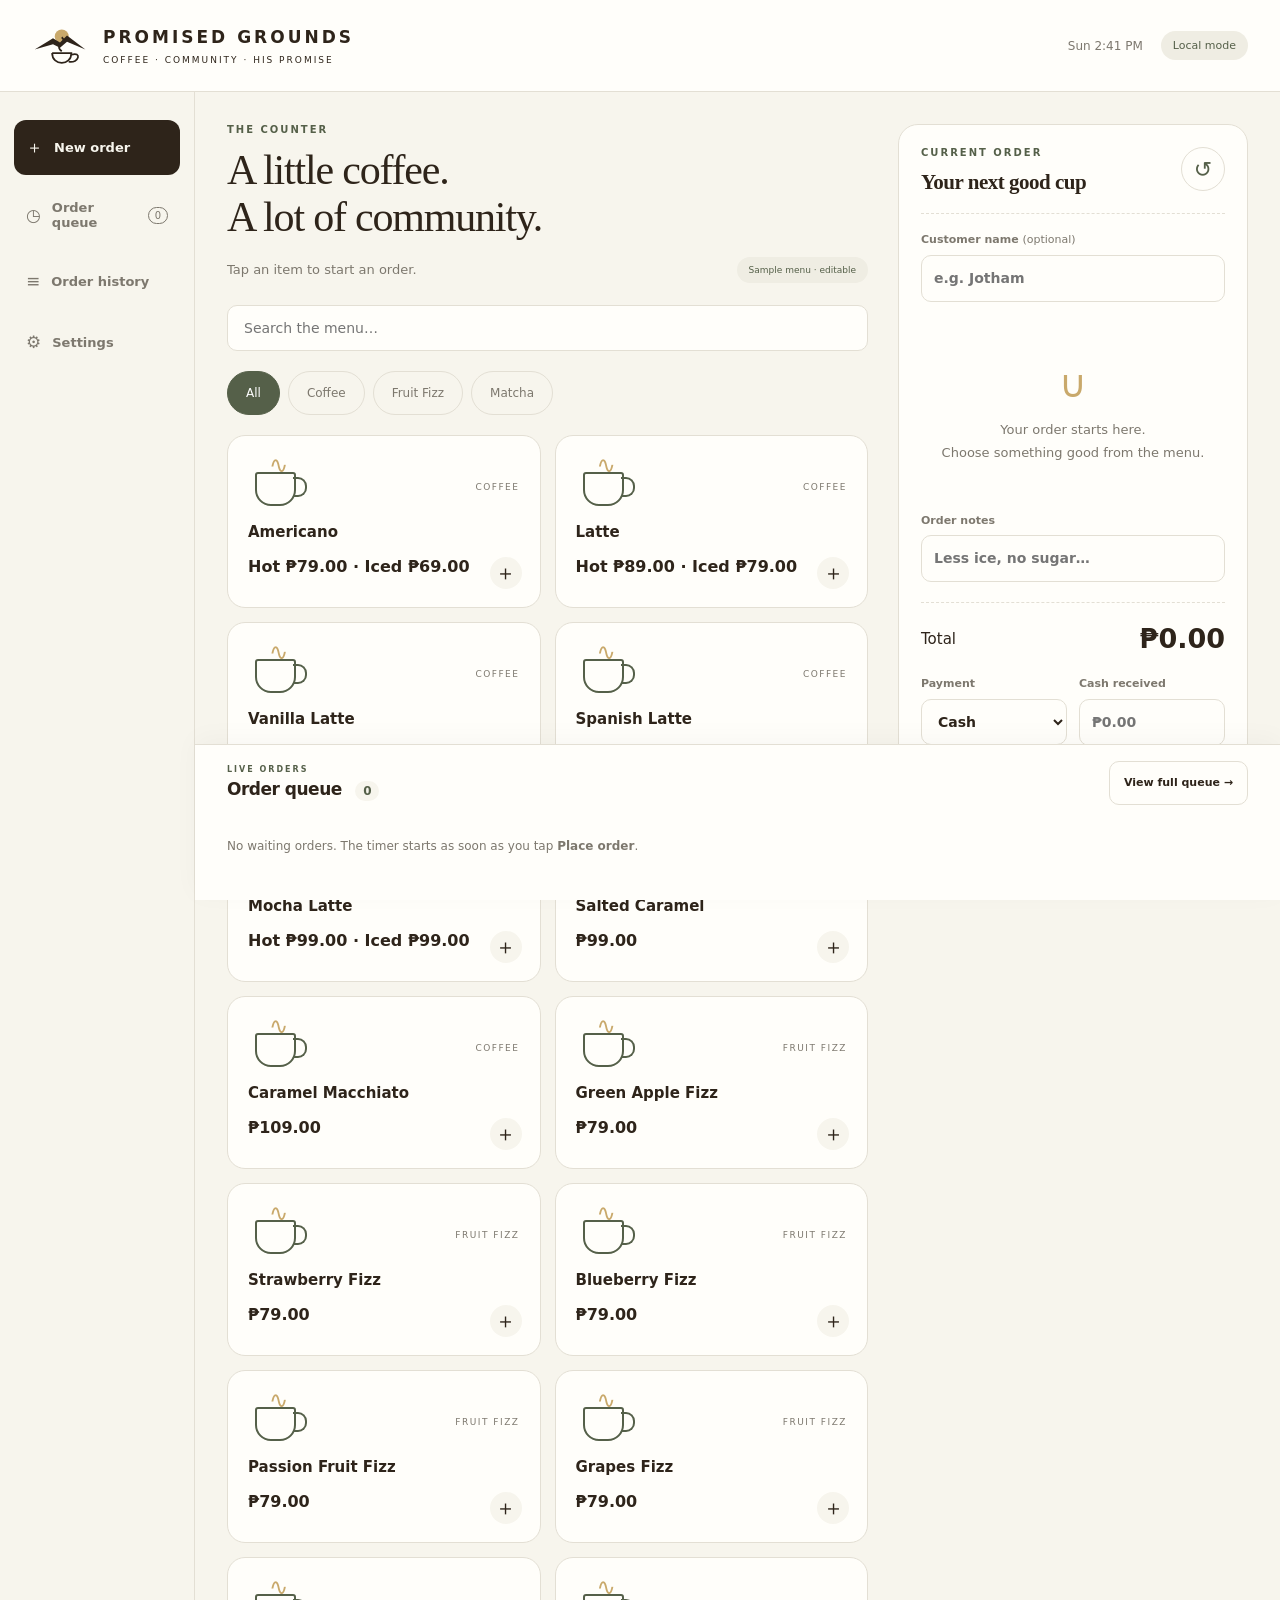
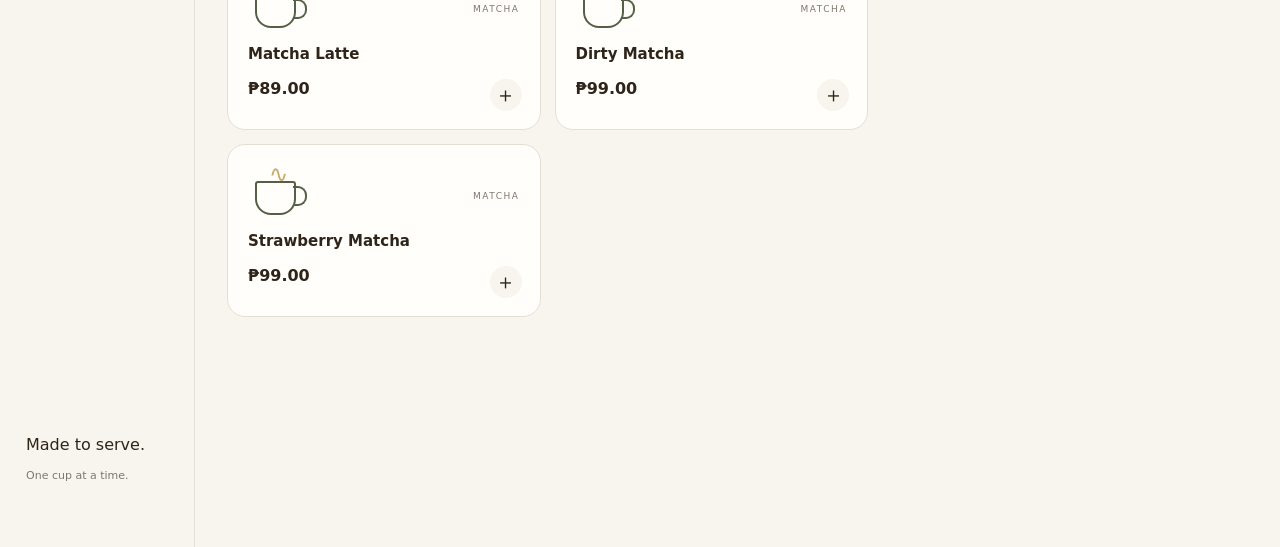
==== commit 3d2ef943: "Update index.html" ====
--- a/index.html
+++ b/index.html
@@ -5,7 +5,7 @@
 <div class="app"><nav aria-label="Main navigation"><button class="nav active" data-view="sale">＋ <span>New order</span></button><button class="nav" data-view="queue">◷ <span>Order queue</span><em id="queueCount">0</em></button><button class="nav" data-view="history">≡ <span>Order history</span></button><button class="nav" data-view="settings">⚙ <span>Settings</span></button><div class="nav-foot">Made to serve.<br><small>One cup at a time.</small></div></nav>
 <main>
 <section id="sale" class="view"><div class="sale-layout"><div class="menu-area"><div class="eyebrow">THE COUNTER</div><h1>A little coffee.<br>A lot of community.</h1><div class="section-line"><p>Tap an item to start an order.</p><span class="badge">Sample menu · editable</span></div><input id="search" type="search" placeholder="Search the menu…" aria-label="Search menu"><div id="categories" class="tabs"></div><div id="products" class="products"></div></div>
-<aside class="ticket"><div class="ticket-head"><div><div class="eyebrow">CURRENT ORDER</div><h2>Your next good cup</h2></div><button id="clearCart" class="icon-button" aria-label="Clear cart">↺</button></div><div class="ticket-fields"><label>Customer name <span>(optional)</span><input id="customer" maxlength="80" placeholder="e.g. Justine"></label></div><div id="cart" class="cart"></div><label class="note">Order notes<input id="notes" maxlength="300" placeholder="Less ice, no sugar…"></label><div class="ticket-bottom"><div class="total"><span>Total</span><b id="total">₱0.00</b></div><div class="split"><label>Payment<select id="payment"><option>Cash</option><option>GCash</option><option>Unpaid</option></select></label><label id="cashLabel">Cash received<input id="cash" type="number" inputmode="decimal" min="0" step="0.01" placeholder="₱0.00"></label></div><div id="change" class="change"></div><button id="placeOrder" class="primary full" disabled>Place order <span>→</span></button><small class="ticket-hint">Waiting timer starts when you place the order.</small></div></aside></div>
+<aside class="ticket"><div class="ticket-head"><div><div class="eyebrow">CURRENT ORDER</div><h2>Your next good cup</h2></div><button id="clearCart" class="icon-button" aria-label="Clear cart">↺</button></div><div class="ticket-fields"><label>Customer name <span>(optional)</span><input id="customer" maxlength="80" placeholder="e.g. Jotham"></label></div><div id="cart" class="cart"></div><label class="note">Order notes<input id="notes" maxlength="300" placeholder="Less ice, no sugar…"></label><div class="ticket-bottom"><div class="total"><span>Total</span><b id="total">₱0.00</b></div><div class="split"><label>Payment<select id="payment"><option>Cash</option><option>GCash</option><option>Unpaid</option></select></label><label id="cashLabel">Cash received<input id="cash" type="number" inputmode="decimal" min="0" step="0.01" placeholder="₱0.00"></label></div><div id="change" class="change"></div><button id="placeOrder" class="primary full" disabled>Place order <span>→</span></button><small class="ticket-hint">Waiting timer starts when you place the order.</small></div></aside></div>
 <!-- Live queue stays visible at the bottom while the cashier takes new orders. -->
 <aside class="counter-queue" aria-labelledby="counterQueueTitle">
   <div class="counter-queue-heading"><div><span class="eyebrow">LIVE ORDERS</span><h2 id="counterQueueTitle">Order queue <span id="counterQueueCount">0</span></h2></div><button id="openFullQueue" class="secondary">View full queue →</button></div>
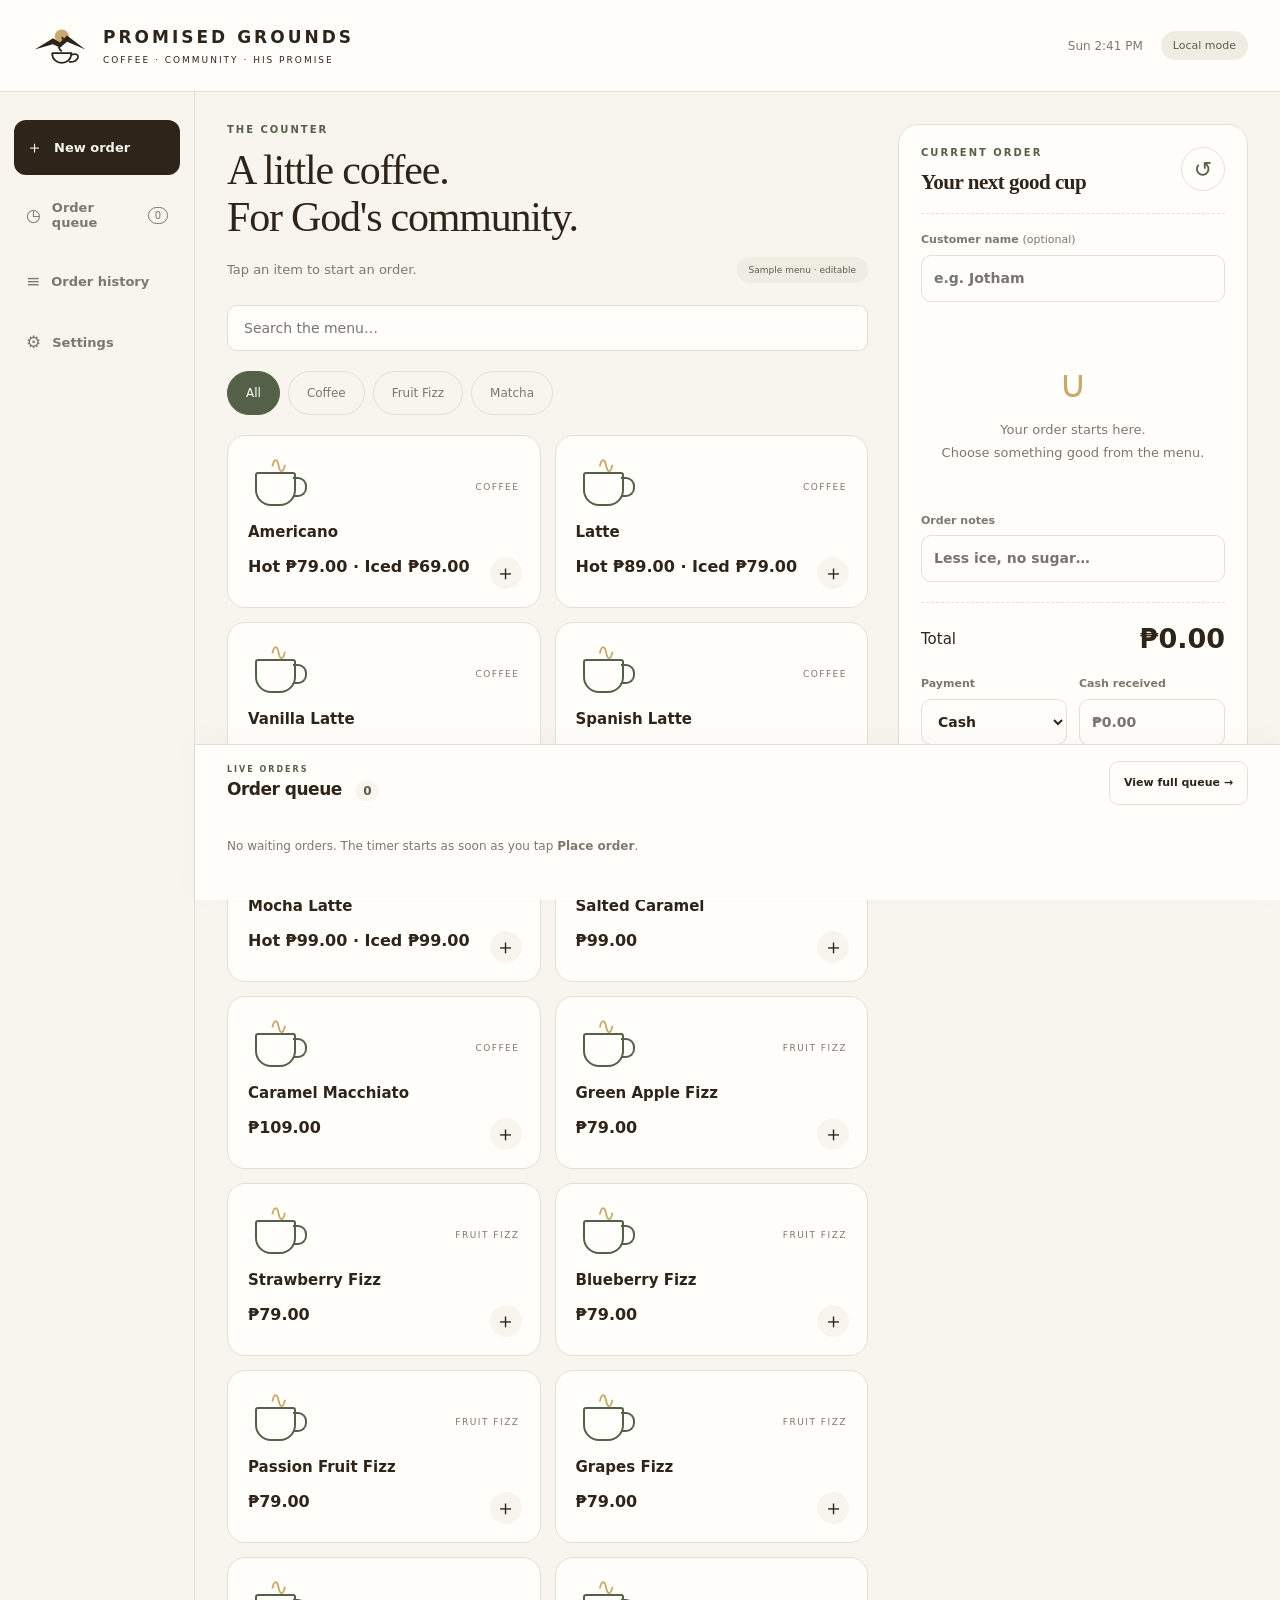
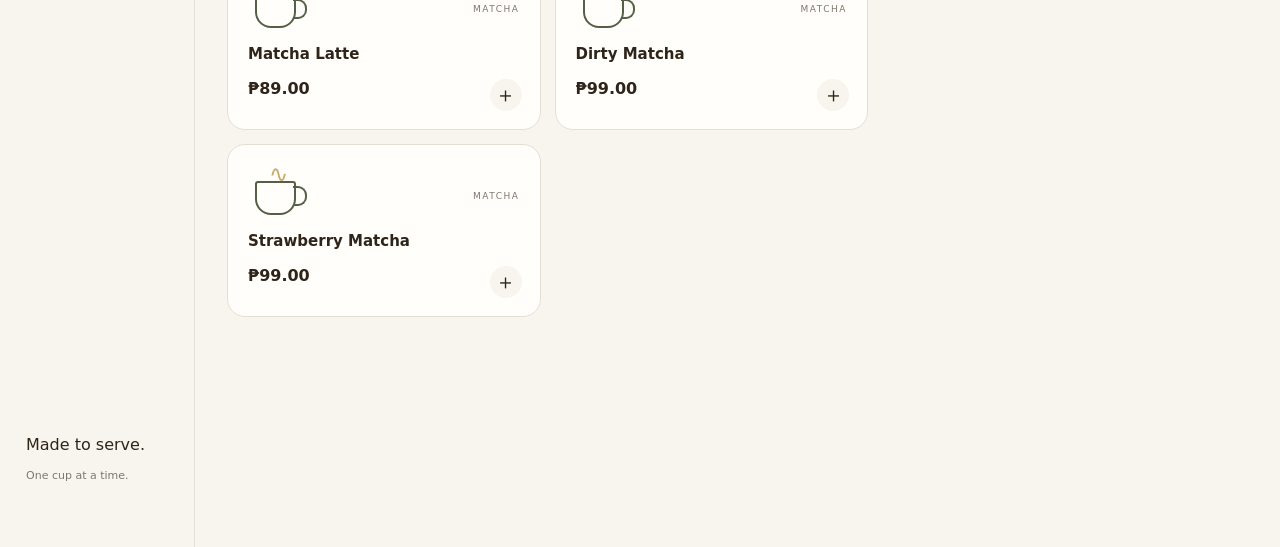
==== commit a409cece: "Update index.html" ====
--- a/index.html
+++ b/index.html
@@ -4,7 +4,7 @@
 <header><div class="brand"><svg viewBox="0 0 64 48" aria-hidden="true"><circle cx="34" cy="13" r="8" fill="#C9A96B"/><path d="M3 28 24 15 32 20 40 12 61 28 40 19 32 26 24 22Z" fill="currentColor"/><path d="M23 32h22c0 15-22 15-22 0m22 2c12-4 9 10-3 8M34 30c-10-8 8-9 0-16" fill="none" stroke="currentColor" stroke-width="2"/></svg><div><b>PROMISED GROUNDS</b><small>COFFEE · COMMUNITY · HIS PROMISE</small></div></div><div class="header-right"><span id="clock"></span><span class="pill" id="connection">Local mode</span></div></header>
 <div class="app"><nav aria-label="Main navigation"><button class="nav active" data-view="sale">＋ <span>New order</span></button><button class="nav" data-view="queue">◷ <span>Order queue</span><em id="queueCount">0</em></button><button class="nav" data-view="history">≡ <span>Order history</span></button><button class="nav" data-view="settings">⚙ <span>Settings</span></button><div class="nav-foot">Made to serve.<br><small>One cup at a time.</small></div></nav>
 <main>
-<section id="sale" class="view"><div class="sale-layout"><div class="menu-area"><div class="eyebrow">THE COUNTER</div><h1>A little coffee.<br>A lot of community.</h1><div class="section-line"><p>Tap an item to start an order.</p><span class="badge">Sample menu · editable</span></div><input id="search" type="search" placeholder="Search the menu…" aria-label="Search menu"><div id="categories" class="tabs"></div><div id="products" class="products"></div></div>
+<section id="sale" class="view"><div class="sale-layout"><div class="menu-area"><div class="eyebrow">THE COUNTER</div><h1>A little coffee.<br>For God's community.</h1><div class="section-line"><p>Tap an item to start an order.</p><span class="badge">Sample menu · editable</span></div><input id="search" type="search" placeholder="Search the menu…" aria-label="Search menu"><div id="categories" class="tabs"></div><div id="products" class="products"></div></div>
 <aside class="ticket"><div class="ticket-head"><div><div class="eyebrow">CURRENT ORDER</div><h2>Your next good cup</h2></div><button id="clearCart" class="icon-button" aria-label="Clear cart">↺</button></div><div class="ticket-fields"><label>Customer name <span>(optional)</span><input id="customer" maxlength="80" placeholder="e.g. Jotham"></label></div><div id="cart" class="cart"></div><label class="note">Order notes<input id="notes" maxlength="300" placeholder="Less ice, no sugar…"></label><div class="ticket-bottom"><div class="total"><span>Total</span><b id="total">₱0.00</b></div><div class="split"><label>Payment<select id="payment"><option>Cash</option><option>GCash</option><option>Unpaid</option></select></label><label id="cashLabel">Cash received<input id="cash" type="number" inputmode="decimal" min="0" step="0.01" placeholder="₱0.00"></label></div><div id="change" class="change"></div><button id="placeOrder" class="primary full" disabled>Place order <span>→</span></button><small class="ticket-hint">Waiting timer starts when you place the order.</small></div></aside></div>
 <!-- Live queue stays visible at the bottom while the cashier takes new orders. -->
 <aside class="counter-queue" aria-labelledby="counterQueueTitle">
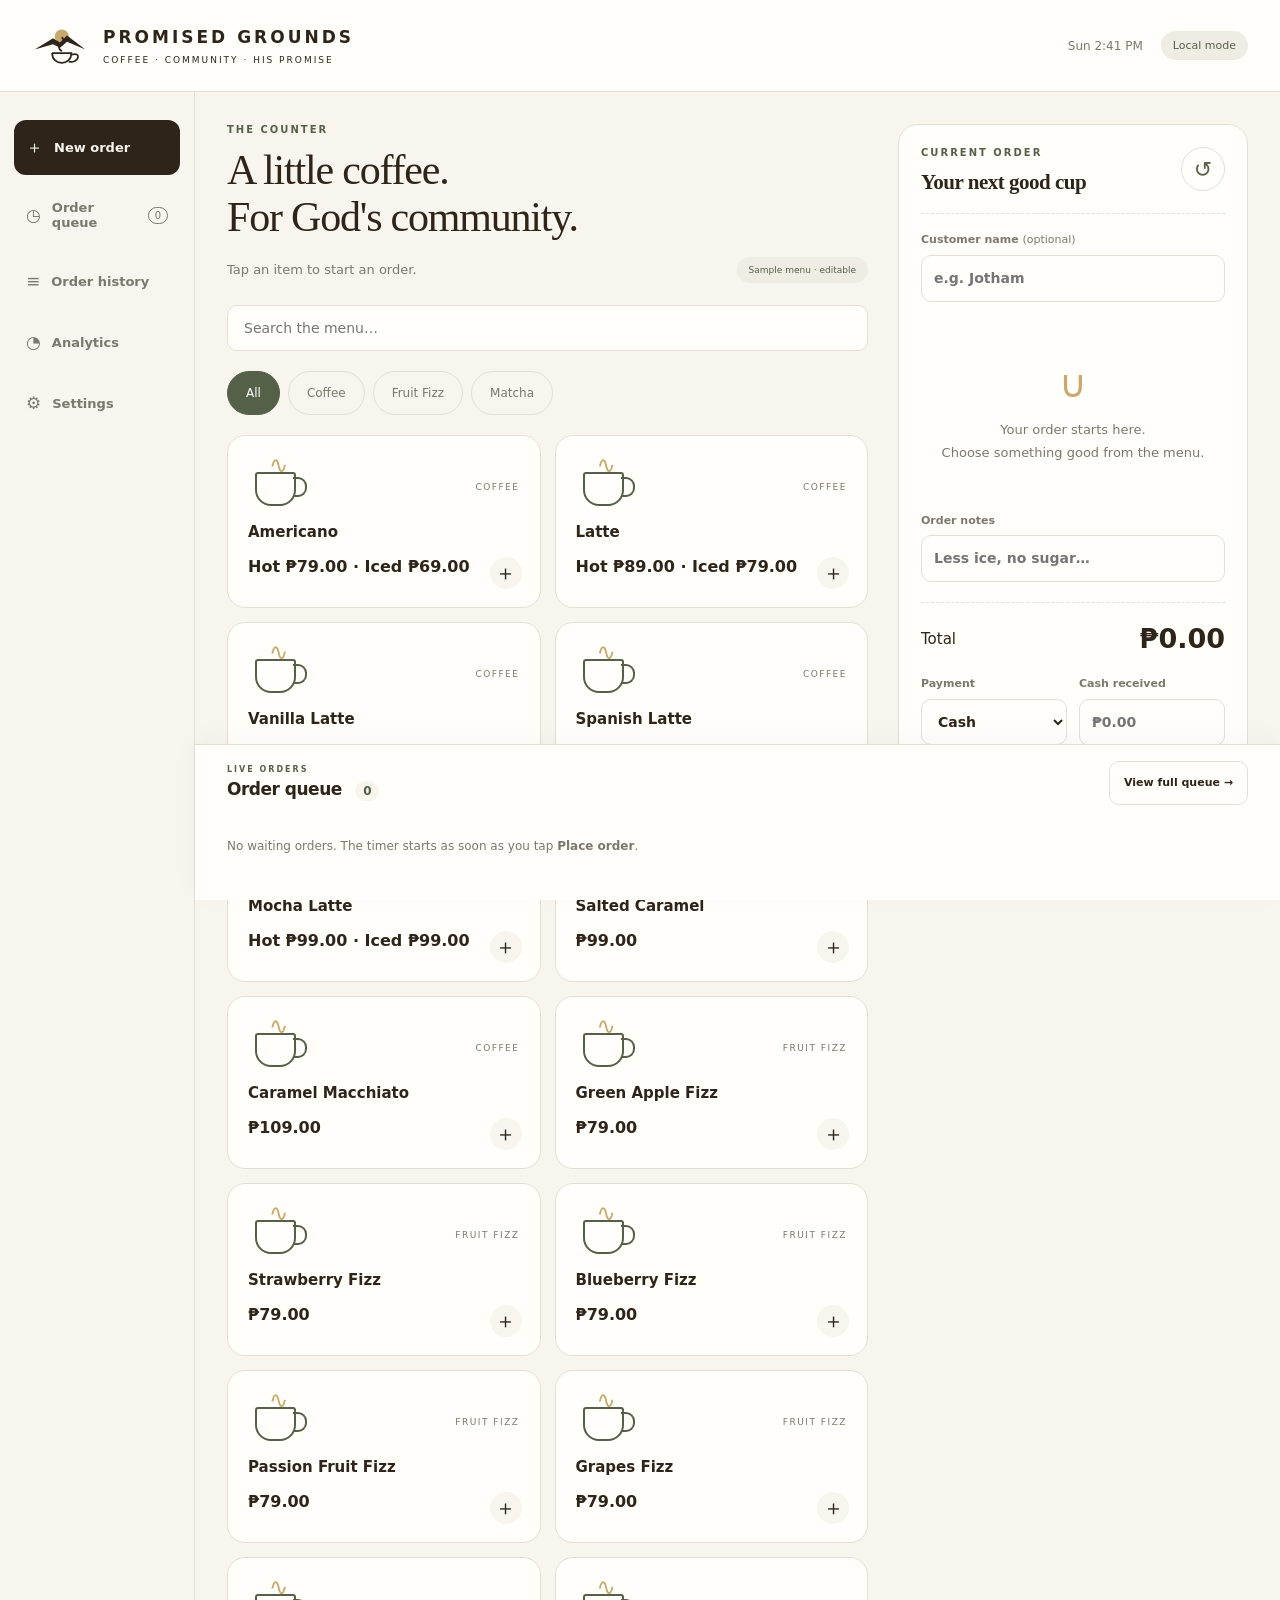
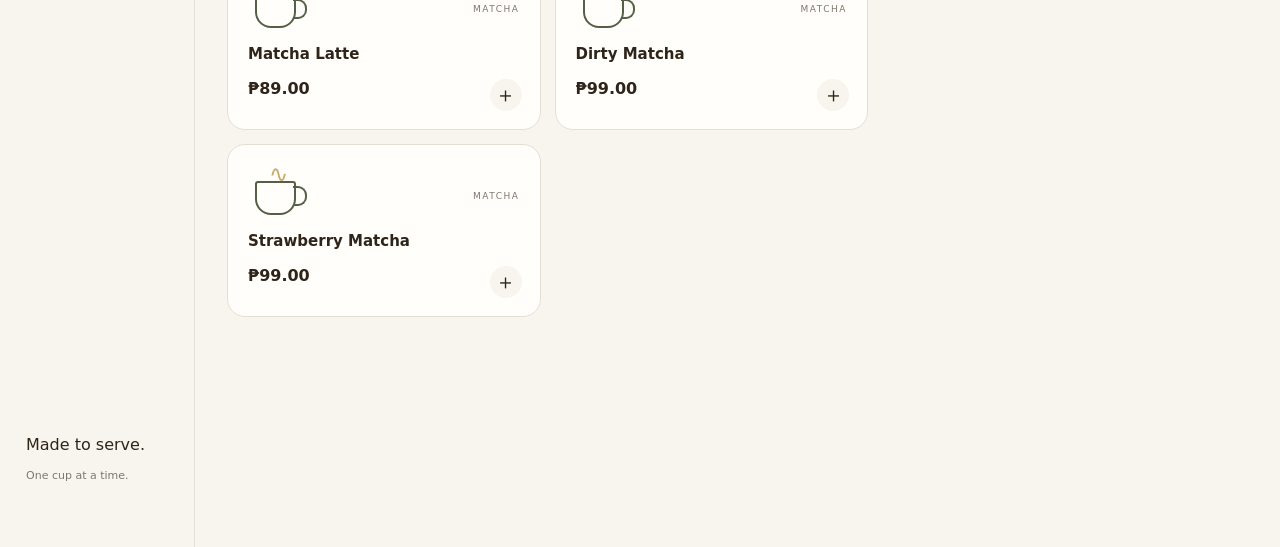
==== commit cfce50d4: "Add staff analytics dashboard and advertising expense settings" ====
--- a/index.html
+++ b/index.html
@@ -2,7 +2,7 @@
 <html lang="en"><head><meta charset="utf-8"><meta name="viewport" content="width=device-width,initial-scale=1,viewport-fit=cover"><meta name="theme-color" content="#2E241A"><title>Promised Grounds — Café POS</title><link rel="stylesheet" href="styles.css"></head>
 <body>
 <header><div class="brand"><svg viewBox="0 0 64 48" aria-hidden="true"><circle cx="34" cy="13" r="8" fill="#C9A96B"/><path d="M3 28 24 15 32 20 40 12 61 28 40 19 32 26 24 22Z" fill="currentColor"/><path d="M23 32h22c0 15-22 15-22 0m22 2c12-4 9 10-3 8M34 30c-10-8 8-9 0-16" fill="none" stroke="currentColor" stroke-width="2"/></svg><div><b>PROMISED GROUNDS</b><small>COFFEE · COMMUNITY · HIS PROMISE</small></div></div><div class="header-right"><span id="clock"></span><span class="pill" id="connection">Local mode</span></div></header>
-<div class="app"><nav aria-label="Main navigation"><button class="nav active" data-view="sale">＋ <span>New order</span></button><button class="nav" data-view="queue">◷ <span>Order queue</span><em id="queueCount">0</em></button><button class="nav" data-view="history">≡ <span>Order history</span></button><button class="nav" data-view="settings">⚙ <span>Settings</span></button><div class="nav-foot">Made to serve.<br><small>One cup at a time.</small></div></nav>
+<div class="app"><nav aria-label="Main navigation"><button class="nav active" data-view="sale">＋ <span>New order</span></button><button class="nav" data-view="queue">◷ <span>Order queue</span><em id="queueCount">0</em></button><button class="nav" data-view="history">≡ <span>Order history</span></button><button class="nav" data-view="analytics">◔ <span>Analytics</span></button><button class="nav" data-view="settings">⚙ <span>Settings</span></button><div class="nav-foot">Made to serve.<br><small>One cup at a time.</small></div></nav>
 <main>
 <section id="sale" class="view"><div class="sale-layout"><div class="menu-area"><div class="eyebrow">THE COUNTER</div><h1>A little coffee.<br>For God's community.</h1><div class="section-line"><p>Tap an item to start an order.</p><span class="badge">Sample menu · editable</span></div><input id="search" type="search" placeholder="Search the menu…" aria-label="Search menu"><div id="categories" class="tabs"></div><div id="products" class="products"></div></div>
 <aside class="ticket"><div class="ticket-head"><div><div class="eyebrow">CURRENT ORDER</div><h2>Your next good cup</h2></div><button id="clearCart" class="icon-button" aria-label="Clear cart">↺</button></div><div class="ticket-fields"><label>Customer name <span>(optional)</span><input id="customer" maxlength="80" placeholder="e.g. Jotham"></label></div><div id="cart" class="cart"></div><label class="note">Order notes<input id="notes" maxlength="300" placeholder="Less ice, no sugar…"></label><div class="ticket-bottom"><div class="total"><span>Total</span><b id="total">₱0.00</b></div><div class="split"><label>Payment<select id="payment"><option>Cash</option><option>GCash</option><option>Unpaid</option></select></label><label id="cashLabel">Cash received<input id="cash" type="number" inputmode="decimal" min="0" step="0.01" placeholder="₱0.00"></label></div><div id="change" class="change"></div><button id="placeOrder" class="primary full" disabled>Place order <span>→</span></button><small class="ticket-hint">Waiting timer starts when you place the order.</small></div></aside></div>
@@ -14,7 +14,14 @@
 </section>
 <section id="queue" class="view" hidden><div class="page-head"><div><div class="eyebrow">BEHIND THE COUNTER</div><h1>Every cup, on time.</h1><p>Prepare, mark ready, then hand over with a smile.</p></div><label class="compact">Late after<input id="lateMinutes" type="number" min="1" max="120" value="10"> minutes</label></div><div class="stats" id="queueStats"></div><div id="queueList" class="queue-grid"></div></section>
 <section id="history" class="view" hidden><div class="page-head"><div><div class="eyebrow">THE DAY'S STORY</div><h1>Order history</h1><p>Your orders stay on this iPad, even after a refresh.</p></div><button id="exportCsv" class="secondary">↓ Export all orders</button></div><div class="stats" id="historyStats"></div><div class="history-filters"><input id="historySearch" type="search" placeholder="Find an order or customer…" aria-label="Search orders"><input id="historyDate" type="date" aria-label="Filter order date"><button id="resetHistory" class="secondary">All dates</button></div><div id="historyList"></div></section>
-<section id="settings" class="view" hidden><div class="eyebrow">MAKE IT YOURS</div><h1>A counter that fits you.</h1><p>Menu, connection, and the details that keep service smooth.</p><div class="settings-grid"><article class="panel"><h2>Customer Live Orders</h2><p>Publish your queue so customers can check it from their phones. Only first names, order numbers, timers, and statuses are public.</p><a href="live/" target="_blank" rel="noopener">Open customer order board ↗</a><p><small>Share this link or make a QR code for it after Netlify deployment.</small></p><p id="cloudSetupStatus"></p><form id="staffLogin"><label>Staff email<input id="staffEmail" type="email" autocomplete="username" required></label><label>Staff password<input id="staffPassword" type="password" autocomplete="current-password" required></label><button id="staffSignIn" class="primary">Sign in & publish pending orders</button></form><div class="actions"><button id="cloudRetry" class="secondary">Retry live queue sync</button><button id="staffSignOut" class="secondary">Sign out</button></div><p id="cloudMessage" role="status"></p><a href="LIVE-SETUP.md" download>Download the free setup guide ↗</a></article><article class="panel"><h2>Google Sheets</h2><p>Connect your own sheet using the included Apps Script. Orders and status changes sync with an acknowledgement; pending records stay saved for retry.</p><ol><li>Open a Google Sheet → Extensions → Apps Script.</li><li>Paste <a href="google-sheets.gs" download>google-sheets.gs</a>. Set the sheet ID and a private sync key.</li><li>Deploy as a Web app: execute as yourself, access “Anyone”.</li><li>Paste the deployment URL and matching key below.</li></ol><label>Apps Script Web app URL<input id="sheetUrl" type="url" placeholder="https://script.google.com/macros/s/…/exec"></label><label>Sync key<input id="sheetKey" type="password" autocomplete="off" placeholder="Your key from Apps Script"></label><div class="actions"><button id="saveConnection" class="primary">Save connection</button><button id="syncNow" class="secondary">Retry pending</button></div><p id="syncMessage" role="status"></p><small>The key is stored on this device. Use this POS only on trusted staff devices. A connection is required before live Sheets logging works.</small></article><article class="panel"><h2>Your menu</h2><p>Menu changes are shared through Supabase when staff access is configured.</p><p id="menuSyncStatus" role="status">Shared menu not loaded yet.</p><div class="actions"><button id="refreshMenu" class="secondary">Refresh shared menu</button></div><div id="menuEditor"></div><button id="addProduct" class="secondary full">＋ Add menu item</button><hr><h2>Proofing & editing</h2><p>Colors live in <code>styles.css</code>. The default menu and order logic live in <code>app.js</code>. You can also edit the menu right here.</p><a href="README.md" download>Download the editing & setup guide ↗</a><p><small>Records are saved per browser/device. Other iPads do not share the live queue. Export a backup before clearing Safari data.</small></p></article></div></section>
+<section id="analytics" class="view" hidden>
+<div class="page-head"><div><div class="eyebrow">THE NUMBERS BEHIND THE COUNTER</div><h1>Sales analytics</h1><p>Completed paid orders and advertising costs, based on records synced to Supabase.</p></div><div class="analytics-filters"><label>From<input id="analyticsStart" type="date"></label><label>To<input id="analyticsEnd" type="date"></label><button id="refreshAnalytics" class="secondary">Refresh</button></div></div>
+<div id="analyticsStatus" class="analytics-status" role="status">Sign in as staff to load analytics.</div>
+<div class="stats analytics-stats" id="analyticsStats"></div>
+<div class="analytics-grid"><article class="panel"><h2>Most ordered products</h2><p>Share of units sold during the selected period.</p><div id="productPie" class="product-pie"><span>No sales data</span></div><div id="productLegend" class="product-legend"></div></article><article class="panel"><h2>Advertising costs</h2><p>Recorded advertising expenses during the selected period.</p><div id="adCostTotal" class="ad-cost-total">₱0.00</div><div id="analyticsExpenses" class="expense-list"></div></article></div>
+<p class="analytics-note">Revenue includes collected Cash and GCash orders only. Cancelled, unpaid, queued, and ready orders are excluded. “Profit after ads” subtracts recorded advertising costs only; it does not deduct ingredients, packaging, labor, rent, or other operating costs. Reports include orders saved to Supabase after staff sync.</p>
+</section>
+<section id="settings" class="view" hidden><div class="eyebrow">MAKE IT YOURS</div><h1>A counter that fits you.</h1><p>Menu, connection, and the details that keep service smooth.</p><div class="settings-grid"><article class="panel"><h2>Customer Live Orders</h2><p>Publish your queue so customers can check it from their phones. Only first names, order numbers, timers, and statuses are public.</p><a href="live/" target="_blank" rel="noopener">Open customer order board ↗</a><p><small>Share this link or make a QR code for it after Netlify deployment.</small></p><p id="cloudSetupStatus"></p><form id="staffLogin"><label>Staff email<input id="staffEmail" type="email" autocomplete="username" required></label><label>Staff password<input id="staffPassword" type="password" autocomplete="current-password" required></label><button id="staffSignIn" class="primary">Sign in & publish pending orders</button></form><div class="actions"><button id="cloudRetry" class="secondary">Retry live queue sync</button><button id="staffSignOut" class="secondary">Sign out</button></div><p id="cloudMessage" role="status"></p><a href="LIVE-SETUP.md" download>Download the free setup guide ↗</a></article><article class="panel"><h2>Google Sheets</h2><p>Connect your own sheet using the included Apps Script. Orders and status changes sync with an acknowledgement; pending records stay saved for retry.</p><ol><li>Open a Google Sheet → Extensions → Apps Script.</li><li>Paste <a href="google-sheets.gs" download>google-sheets.gs</a>. Set the sheet ID and a private sync key.</li><li>Deploy as a Web app: execute as yourself, access “Anyone”.</li><li>Paste the deployment URL and matching key below.</li></ol><label>Apps Script Web app URL<input id="sheetUrl" type="url" placeholder="https://script.google.com/macros/s/…/exec"></label><label>Sync key<input id="sheetKey" type="password" autocomplete="off" placeholder="Your key from Apps Script"></label><div class="actions"><button id="saveConnection" class="primary">Save connection</button><button id="syncNow" class="secondary">Retry pending</button></div><p id="syncMessage" role="status"></p><small>The key is stored on this device. Use this POS only on trusted staff devices. A connection is required before live Sheets logging works.</small></article><article class="panel"><h2>Advertising expenses</h2><p>Record advertising spend here. These expenses are deducted from revenue in Analytics for the selected dates.</p><form id="adCostForm"><label>Date<input id="adCostDate" type="date" required></label><label>Description<input id="adCostDescription" maxlength="100" placeholder="e.g. Facebook Ads" required></label><label>Amount (₱)<input id="adCostAmount" type="number" min="0.01" step="0.01" required></label><button class="primary" type="submit">Save advertising cost</button></form><p id="adCostMessage" role="status"></p></article><article class="panel"><h2>Your menu</h2><p>Menu changes are shared through Supabase when staff access is configured.</p><p id="menuSyncStatus" role="status">Shared menu not loaded yet.</p><div class="actions"><button id="refreshMenu" class="secondary">Refresh shared menu</button></div><div id="menuEditor"></div><button id="addProduct" class="secondary full">＋ Add menu item</button><hr><h2>Proofing & editing</h2><p>Colors live in <code>styles.css</code>. The default menu and order logic live in <code>app.js</code>. You can also edit the menu right here.</p><a href="README.md" download>Download the editing & setup guide ↗</a><p><small>Records are saved per browser/device. Other iPads do not share the live queue. Export a backup before clearing Safari data.</small></p></article></div></section>
 </main></div><div id="toast" role="status" aria-live="polite"></div>
 <dialog id="productDialog"><form id="productForm"><div class="eyebrow">MENU EDITOR</div><h2 id="editorTitle">Edit menu item</h2><label>Name<input id="editName" required maxlength="60"></label><label>Category<input id="editCategory" required maxlength="30"></label><label>Description<input id="editDescription" maxlength="100"></label><div id="singlePriceFields"><label>Price (₱)<input id="editPrice" type="number" min="0.01" step="0.01"></label></div>
 <label class="check"><input id="editHotIced" type="checkbox"> Offer Hot and Iced options with separate prices</label>
